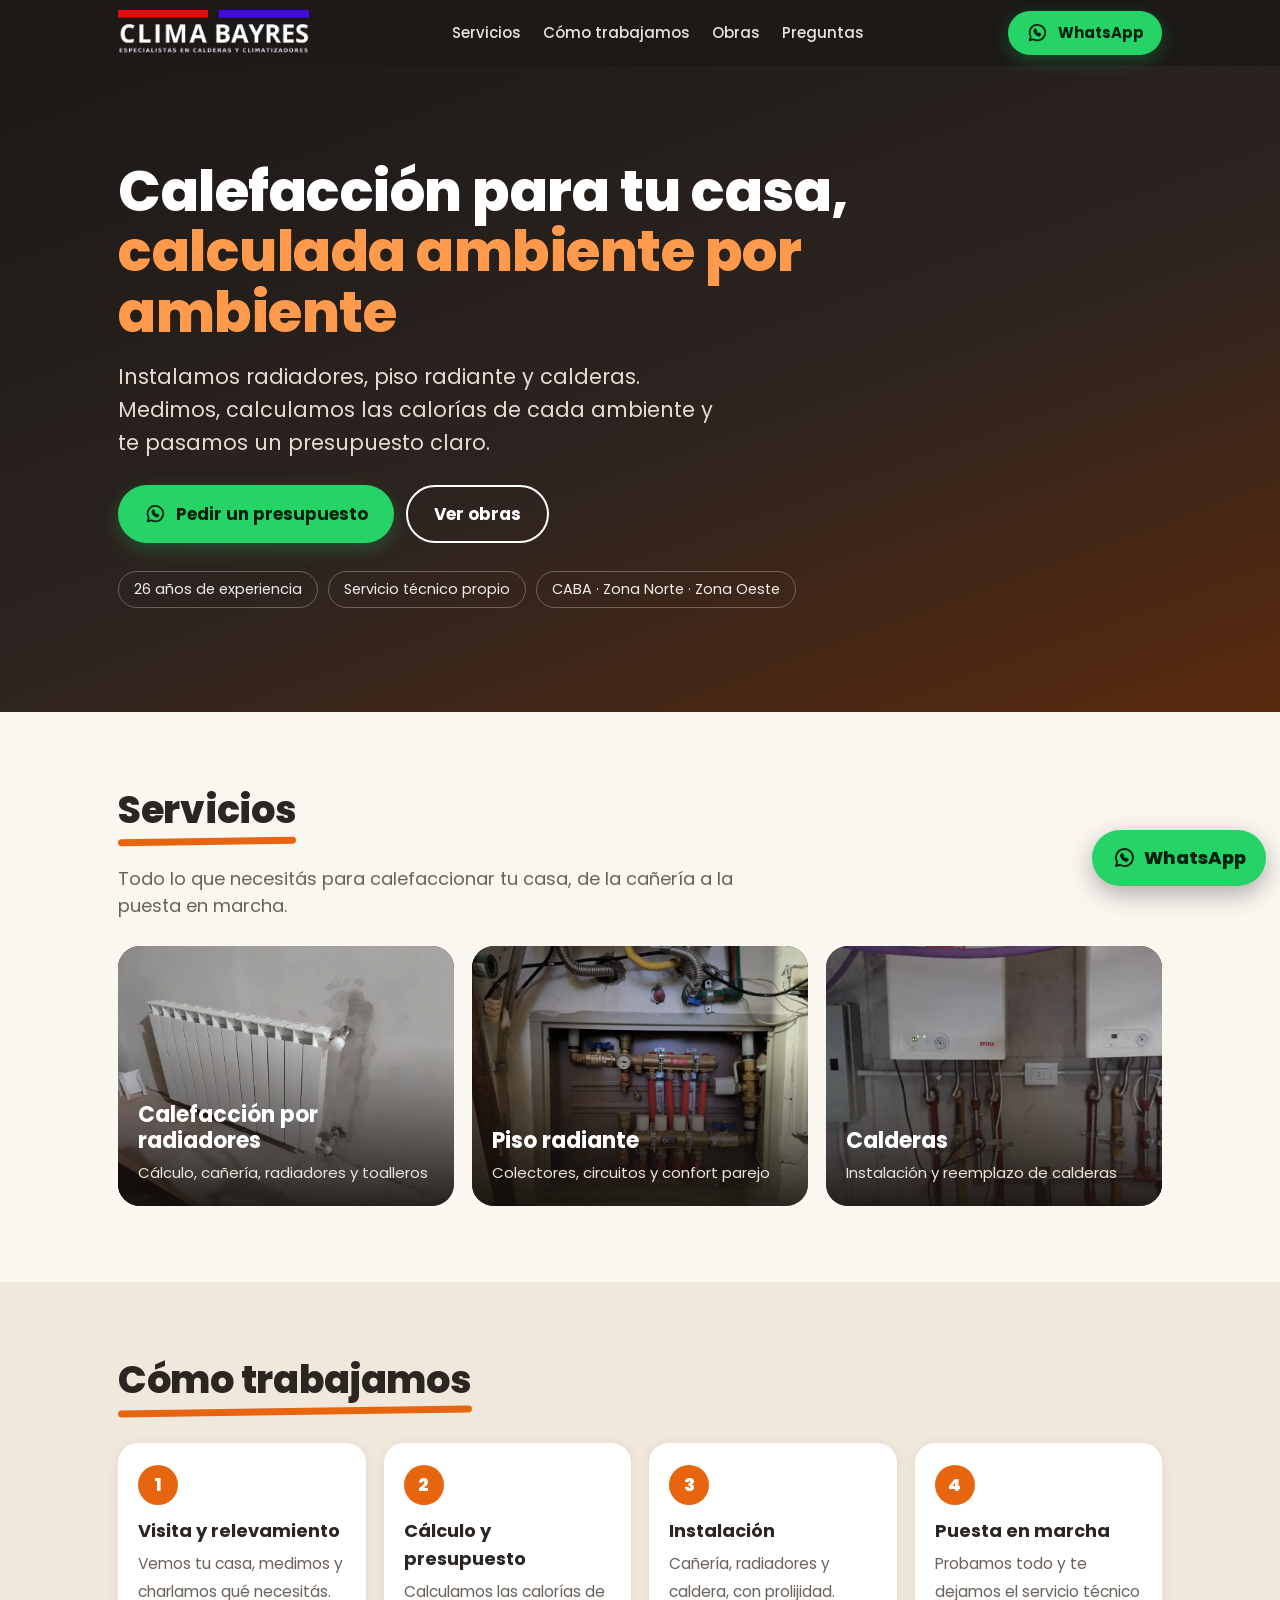
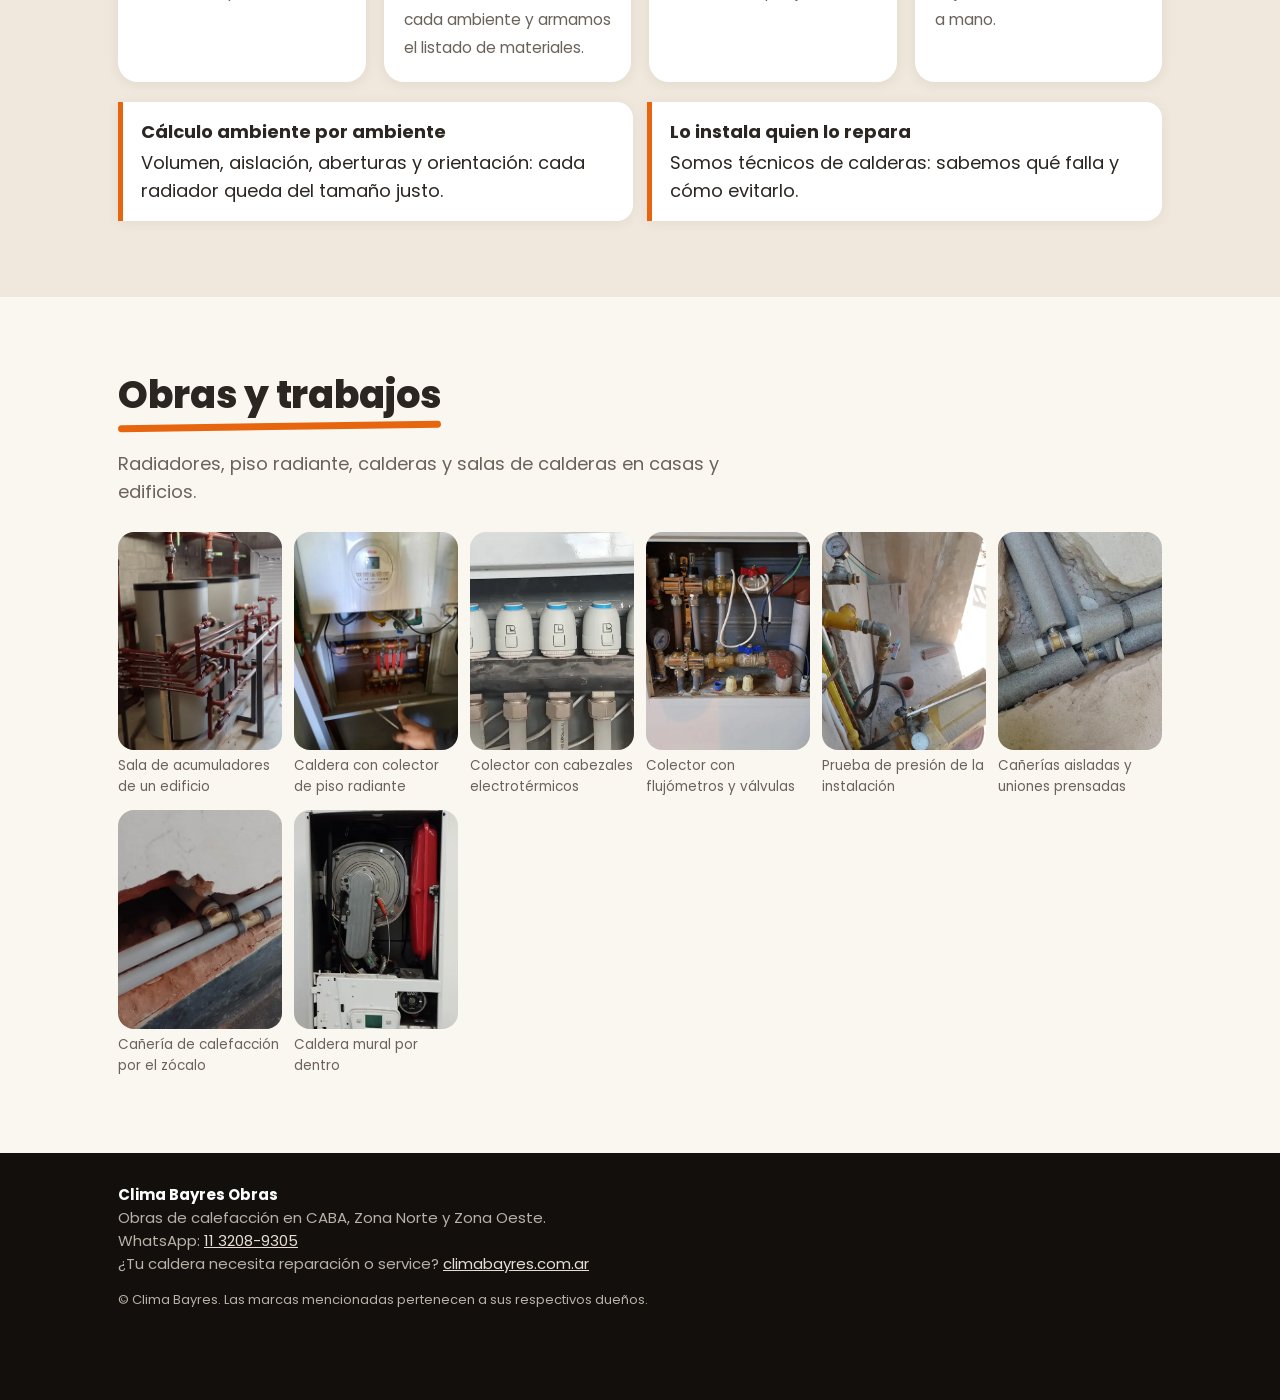
==== index.html @ 632e5ddf "Add files via upload" ====
<!doctype html>
<html lang="es-AR">
<head>
<meta charset="utf-8">
<meta name="viewport" content="width=device-width,initial-scale=1">
<title>Calefacción por radiadores, piso radiante y calderas en CABA y GBA | Clima Bayres Obras</title>
<meta name="description" content="Obras de calefacción en CABA, Zona Norte y Zona Oeste: radiadores, piso radiante y calderas. Cálculo ambiente por ambiente y 26 años de experiencia.">
<link rel="canonical" href="https://climabayresobras.com.ar/">
<meta name="robots" content="index,follow,max-image-preview:large">
<meta name="theme-color" content="#1c1917">
<meta property="og:type" content="website"><meta property="og:locale" content="es_AR"><meta property="og:site_name" content="Clima Bayres Obras">
<meta property="og:title" content="Calefacción por radiadores, piso radiante y calderas en CABA y GBA | Clima Bayres Obras"><meta property="og:description" content="Obras de calefacción en CABA, Zona Norte y Zona Oeste: radiadores, piso radiante y calderas. Cálculo ambiente por ambiente y 26 años de experiencia."><meta property="og:url" content="https://climabayresobras.com.ar/">
<link rel="icon" href="/favicon.svg" type="image/svg+xml">
<link rel="preconnect" href="https://fonts.googleapis.com"><link rel="preconnect" href="https://fonts.gstatic.com" crossorigin>
<link rel="stylesheet" href="https://fonts.googleapis.com/css2?family=Poppins:wght@400;500;600;700;800&display=swap">
<link rel="stylesheet" href="/style.css">
<script type="application/ld+json">{"@context": "https://schema.org", "@type": "FAQPage", "mainEntity": [{"@type": "Question", "name": "¿Cómo hacen el presupuesto de una obra?", "acceptedAnswer": {"@type": "Answer", "text": "Coordinamos una visita, relevamos cada ambiente y calculamos las calorías que necesita. Con eso definimos radiadores, cañería y caldera, y te pasamos el presupuesto con los materiales."}}, {"@type": "Question", "name": "¿Qué sistemas instalan?", "acceptedAnswer": {"@type": "Answer", "text": "Calefacción por radiadores, piso radiante y calderas. Trabajamos con cañería de sistemas cerrados y marcas conocidas."}}, {"@type": "Question", "name": "¿En qué zonas hacen obras?", "acceptedAnswer": {"@type": "Answer", "text": "En CABA, Zona Norte y Zona Oeste del Gran Buenos Aires."}}, {"@type": "Question", "name": "¿Atienden la caldera después de la obra?", "acceptedAnswer": {"@type": "Answer", "text": "Sí. Somos servicio técnico de calderas, así que el mantenimiento y las reparaciones los hacemos nosotros."}}]}</script>
<script type="application/ld+json">{"@context":"https://schema.org","@type":"HomeAndConstructionBusiness","name":"Clima Bayres Obras","url":"https://climabayresobras.com.ar/","telephone":"+5491132089305","areaServed":["Ciudad Autónoma de Buenos Aires","Zona Norte","Zona Oeste"],"description":"Obras de calefacción en CABA, Zona Norte y Zona Oeste: radiadores, piso radiante y calderas. Cálculo ambiente por ambiente y 26 años de experiencia."}</script>
<script async src="https://www.googletagmanager.com/gtag/js?id=AW-18534085732"></script>
<script>window.dataLayer=window.dataLayer||[];function gtag(){dataLayer.push(arguments);}gtag('js',new Date());gtag('config','AW-18534085732');</script>
</head>
<body>
<header><div class="wrap"><a href="/"><img src="/logo.png" alt="Clima Bayres" width="190" height="46"></a>
<nav aria-label="Principal"><a href="#servicios">Servicios</a><a href="#como">Cómo trabajamos</a><a href="#obras">Obras</a><a href="#faq">Preguntas</a></nav>
<a class="btn wa" href="https://wa.me/5491132089305?text=Hola%2C%20quiero%20presupuestar%20una%20obra%20de%20calefacci%C3%B3n." rel="noopener"><svg viewBox="0 0 24 24" fill="none" stroke="currentColor" stroke-width="1.9" stroke-linecap="round" stroke-linejoin="round" aria-hidden="true"><path d="M4 20l1.2-4A8.5 8.5 0 1 1 8 18.8z"/><path d="M9 9.5c.5 2.5 2.7 4.7 5.5 5.5l1.3-1.5-2-1.2-.8.8c-1-.4-2-1.4-2.4-2.4l.8-.8-1.2-2z"/></svg> WhatsApp</a></div></header>
<main>
<section class="hero"><div class="wrap">
<h1>Calefacción para tu casa, <em>calculada ambiente por ambiente</em></h1>
<p>Instalamos radiadores, piso radiante y calderas. Medimos, calculamos las calorías de cada ambiente y te pasamos un presupuesto claro.</p>
<div class="btns"><a class="btn wa" href="https://wa.me/5491132089305?text=Hola%2C%20quiero%20presupuestar%20una%20obra%20de%20calefacci%C3%B3n." rel="noopener"><svg viewBox="0 0 24 24" fill="none" stroke="currentColor" stroke-width="1.9" stroke-linecap="round" stroke-linejoin="round" aria-hidden="true"><path d="M4 20l1.2-4A8.5 8.5 0 1 1 8 18.8z"/><path d="M9 9.5c.5 2.5 2.7 4.7 5.5 5.5l1.3-1.5-2-1.2-.8.8c-1-.4-2-1.4-2.4-2.4l.8-.8-1.2-2z"/></svg> Pedir un presupuesto</a><a class="btn ghost" href="#obras">Ver obras</a></div>
<div class="chips"><span>26 años de experiencia</span><span>Servicio técnico propio</span><span>CABA · Zona Norte · Zona Oeste</span></div>
</div></section>
<section id="servicios"><div class="wrap">
<h2>Servicios</h2>
<p class="sub">Todo lo que necesitás para calefaccionar tu casa, de la cañería a la puesta en marcha.</p>
<div class="cards">
<div class="card"><img src="/obra-radiador-instalado.webp" alt="Radiador instalado con sus válvulas" width="900" height="675" loading="lazy" decoding="async"><div><b>Calefacción por radiadores</b><span>Cálculo, cañería, radiadores y toalleros</span></div></div>
<div class="card"><img src="/obra-colector-piso-radiante.webp" alt="Colector de piso radiante con cañería roja" width="900" height="675" loading="lazy" decoding="async"><div><b>Piso radiante</b><span>Colectores, circuitos y confort parejo</span></div></div>
<div class="card"><img src="/obra-calderas-peisa-murales.webp" alt="Dos calderas murales instaladas" width="900" height="900" loading="lazy" decoding="async"><div><b>Calderas</b><span>Instalación y reemplazo de calderas</span></div></div>
</div></div></section>
<section class="alt" id="como"><div class="wrap">
<h2>Cómo trabajamos</h2>
<ol class="pasos" style="margin-top:22px">
<li><b>Visita y relevamiento</b><span>Vemos tu casa, medimos y charlamos qué necesitás.</span></li>
<li><b>Cálculo y presupuesto</b><span>Calculamos las calorías de cada ambiente y armamos el listado de materiales.</span></li>
<li><b>Instalación</b><span>Cañería, radiadores y caldera, con prolijidad.</span></li>
<li><b>Puesta en marcha</b><span>Probamos todo y te dejamos el servicio técnico a mano.</span></li>
</ol>
<div class="dif"><div><b>Cálculo ambiente por ambiente</b>Volumen, aislación, aberturas y orientación: cada radiador queda del tamaño justo.</div><div><b>Lo instala quien lo repara</b>Somos técnicos de calderas: sabemos qué falla y cómo evitarlo.</div></div>
</div></section>
<section id="obras"><div class="wrap">
<h2>Obras y trabajos</h2>
<p class="sub">Radiadores, piso radiante, calderas y salas de calderas en casas y edificios.</p>
<div class="gal"><figure><img src="/obra-acumuladores-sala-calderas.webp" alt="Acumuladores de agua caliente con cañería termofusionada" width="900" height="900" loading="lazy" decoding="async"><figcaption>Sala de acumuladores de un edificio</figcaption></figure><figure><img src="/obra-caldera-peisa-colector.webp" alt="Caldera Peisa Diva Condensación con colector de piso radiante" width="675" height="900" loading="lazy" decoding="async"><figcaption>Caldera con colector de piso radiante</figcaption></figure><figure><img src="/obra-colector-cabezales.webp" alt="Colector con cabezales electrotérmicos para piso radiante" width="900" height="425" loading="lazy" decoding="async"><figcaption>Colector con cabezales electrotérmicos</figcaption></figure><figure><img src="/obra-colector-valvulas.webp" alt="Colector con válvulas, flujómetros y llaves de paso" width="506" height="900" loading="lazy" decoding="async"><figcaption>Colector con flujómetros y válvulas</figcaption></figure><figure><img src="/obra-prueba-de-presion.webp" alt="Manómetro durante la prueba de presión de una instalación" width="506" height="900" loading="lazy" decoding="async"><figcaption>Prueba de presión de la instalación</figcaption></figure><figure><img src="/obra-canerias-aisladas.webp" alt="Cañerías aisladas con uniones prensadas" width="506" height="900" loading="lazy" decoding="async"><figcaption>Cañerías aisladas y uniones prensadas</figcaption></figure><figure><img src="/obra-canerias-zocalo.webp" alt="Cañería de calefacción por el zócalo con uniones" width="900" height="506" loading="lazy" decoding="async"><figcaption>Cañería de calefacción por el zócalo</figcaption></figure><figure><img src="/obra-caldera-mural-interior.webp" alt="Interior de una caldera mural con tanque de expansión" width="506" height="900" loading="lazy" decoding="async"><figcaption>Caldera mural por dentro</figcaption></figure></div></div></section>
</main>
<footer><div class="wrap"><b style="color:#fff">Clima Bayres Obras</b><br>Obras de calefacción en CABA, Zona Norte y Zona Oeste.<br>WhatsApp: <a href="https://wa.me/5491132089305?text=Hola%2C%20quiero%20presupuestar%20una%20obra%20de%20calefacci%C3%B3n.">11 3208-9305</a><br>¿Tu caldera necesita reparación o service? <a href="https://climabayres.com.ar">climabayres.com.ar</a><p style="margin-top:14px;font-size:13px">© Clima Bayres. Las marcas mencionadas pertenecen a sus respectivos dueños.</p></div></footer>
<a class="flota" href="https://wa.me/5491132089305?text=Hola%2C%20quiero%20presupuestar%20una%20obra%20de%20calefacci%C3%B3n." rel="noopener" aria-label="Escribir por WhatsApp"><svg viewBox="0 0 24 24" fill="none" stroke="currentColor" stroke-width="1.9" stroke-linecap="round" stroke-linejoin="round" aria-hidden="true"><path d="M4 20l1.2-4A8.5 8.5 0 1 1 8 18.8z"/><path d="M9 9.5c.5 2.5 2.7 4.7 5.5 5.5l1.3-1.5-2-1.2-.8.8c-1-.4-2-1.4-2.4-2.4l.8-.8-1.2-2z"/></svg> WhatsApp</a>
<script>document.addEventListener('click',function(ev){var a=ev.target.closest&&ev.target.closest('a[href*="wa.me"]');if(a&&window.gtag){gtag('event','conversion',{'send_to':'AW-18534085732/YnHOCNqB1agdEOTo3oVF','value':1.0,'currency':'ARS','transport_type':'beacon'});}});</script>
</body></html>
---- style.css ----
:root{--carb:#1c1917;--crema:#faf6f0;--arena:#f0e8dc;--nar:#e8650f;--nar2:#c9520a;--tx:#2b2622;--gr:#6b625a;--wa:#25D366}
*{box-sizing:border-box;margin:0}
body{font-family:"Poppins",system-ui,-apple-system,"Segoe UI",Roboto,Arial,sans-serif;color:var(--tx);background:var(--crema);line-height:1.55;font-size:17px}
img{max-width:100%;height:auto;display:block}
a{color:inherit}
.wrap{max-width:1080px;margin:0 auto;padding:0 18px}
header{background:var(--carb);position:sticky;top:0;z-index:30}
header .wrap{display:flex;align-items:center;justify-content:space-between;gap:12px;padding-top:10px;padding-bottom:10px}
header img{height:46px;width:auto}
nav{display:none;gap:22px;font-size:15px;font-weight:500}
nav a{color:#e9e4dd;text-decoration:none}
nav a:hover{color:#fff}
.btn{display:inline-flex;align-items:center;gap:10px;background:var(--nar);color:#fff;font-weight:700;font-size:17px;padding:14px 26px;border-radius:50px;text-decoration:none;box-shadow:0 6px 18px rgba(232,101,15,.28);border:0}
.btn:hover{background:var(--nar2)}
.btn svg{width:22px;height:22px;flex:none}
.btn.wa{background:var(--wa);color:#06210f;box-shadow:0 6px 18px rgba(37,211,102,.25)}
.btn.wa:hover{filter:brightness(1.05);background:var(--wa)}
.btn.ghost{background:transparent;color:var(--carb);border:2px solid var(--carb);box-shadow:none}
.btn.ghost:hover{background:var(--carb);color:#fff}
header .btn{padding:10px 18px;font-size:15px}
.hero{background:linear-gradient(160deg,#1c1917 0%,#2d2420 55%,#5a2a0e 100%);color:#fff;padding:54px 0 60px}
.hero h1{font-size:clamp(32px,8vw,56px);line-height:1.08;font-weight:800;letter-spacing:-.5px;max-width:760px}
.hero h1 em{font-style:normal;color:#ff9a4d}
.hero p{font-size:clamp(17px,4.4vw,21px);color:#e5ddd3;max-width:620px;margin:18px 0 26px}
.btns{display:flex;flex-wrap:wrap;gap:12px}
.hero .btn.ghost{color:#fff;border-color:#fff}
.hero .btn.ghost:hover{background:#fff;color:var(--carb)}
.chips{display:flex;flex-wrap:wrap;gap:10px;margin-top:28px;font-size:14.5px}
.chips span{border:1px solid rgba(255,255,255,.28);border-radius:30px;padding:6px 15px;color:#eee}
section{padding:54px 0}
section.alt{background:var(--arena)}
h2{font-size:clamp(26px,6vw,38px);line-height:1.15;font-weight:800;letter-spacing:-.3px;display:inline-block;margin-bottom:6px}
h2:after{content:"";display:block;height:7px;width:100%;background:var(--nar);border-radius:6px;margin-top:6px;transform:rotate(-.8deg)}
.sub{color:var(--gr);margin:14px 0 26px;max-width:640px}
.cards{display:grid;grid-template-columns:repeat(auto-fit,minmax(250px,1fr));gap:18px}
.card{position:relative;border-radius:22px;overflow:hidden;min-height:260px;display:flex;align-items:flex-end;color:#fff;background:#2d2420}
.card img{position:absolute;inset:0;width:100%;height:100%;object-fit:cover}
.card:after{content:"";position:absolute;inset:0;background:linear-gradient(to top,rgba(20,15,12,.88),rgba(20,15,12,.05) 62%)}
.card div{position:relative;z-index:1;padding:20px}
.card b{display:block;font-size:22px;line-height:1.2;margin-bottom:4px}
.card span{font-size:15px;color:#ece4da}
.card.sin{background:linear-gradient(145deg,#3a2c25,#6b2f0c)}
.card.sin svg{position:absolute;right:18px;top:18px;width:78px;height:78px;opacity:.5;z-index:1}
.pasos{display:grid;grid-template-columns:repeat(auto-fit,minmax(220px,1fr));gap:18px;list-style:none;padding:0;counter-reset:p}
.pasos li{background:#fff;border-radius:20px;padding:22px 20px;box-shadow:0 2px 14px rgba(40,25,10,.07);counter-increment:p}
.pasos li:before{content:counter(p);display:grid;place-items:center;width:40px;height:40px;border-radius:50%;background:var(--nar);color:#fff;font-weight:800;margin-bottom:12px}
.pasos b{display:block;font-size:18px;margin-bottom:4px}
.pasos span{color:var(--gr);font-size:15.5px}
.gal{display:grid;grid-template-columns:repeat(auto-fill,minmax(160px,1fr));gap:12px}
.gal figure{margin:0}
.gal img{aspect-ratio:3/4;object-fit:cover;border-radius:16px;width:100%}
.gal figcaption{font-size:13.5px;color:var(--gr);margin-top:6px}
.dif{display:grid;gap:14px;grid-template-columns:repeat(auto-fit,minmax(260px,1fr));margin-top:20px}
.dif div{border-left:5px solid var(--nar);background:#fff;border-radius:0 16px 16px 0;padding:16px 18px;box-shadow:0 2px 14px rgba(40,25,10,.06)}
.dif b{display:block;margin-bottom:3px}
details{background:#fff;border-radius:14px;padding:14px 18px;margin:10px 0;box-shadow:0 2px 12px rgba(40,25,10,.06)}
summary{font-weight:700;cursor:pointer}
details p{margin-top:8px;color:var(--gr)}
.zonas{display:flex;flex-wrap:wrap;gap:10px;margin-top:6px}
.zonas span{background:#fff;border-radius:30px;padding:8px 18px;font-weight:600;box-shadow:0 2px 10px rgba(40,25,10,.07)}
.cta{background:var(--carb);color:#fff;text-align:center}
.cta h2{color:#fff}
.cta p{color:#d8d0c6;max-width:560px;margin:14px auto 24px}
.cta .btns{justify-content:center}
footer{background:#120f0d;color:#b9b0a6;padding:30px 0 90px;font-size:15px}
footer a{color:#e7ded3}
.flota{position:fixed;right:14px;bottom:14px;z-index:40;background:var(--wa);color:#06210f;font-weight:800;border-radius:50px;padding:14px 20px;text-decoration:none;box-shadow:0 8px 24px rgba(0,0,0,.3);display:flex;gap:8px;align-items:center}
.flota svg{width:24px;height:24px}
@media(min-width:760px){nav{display:flex}body{font-size:18px}.hero{padding:96px 0 104px}section{padding:76px 0}}
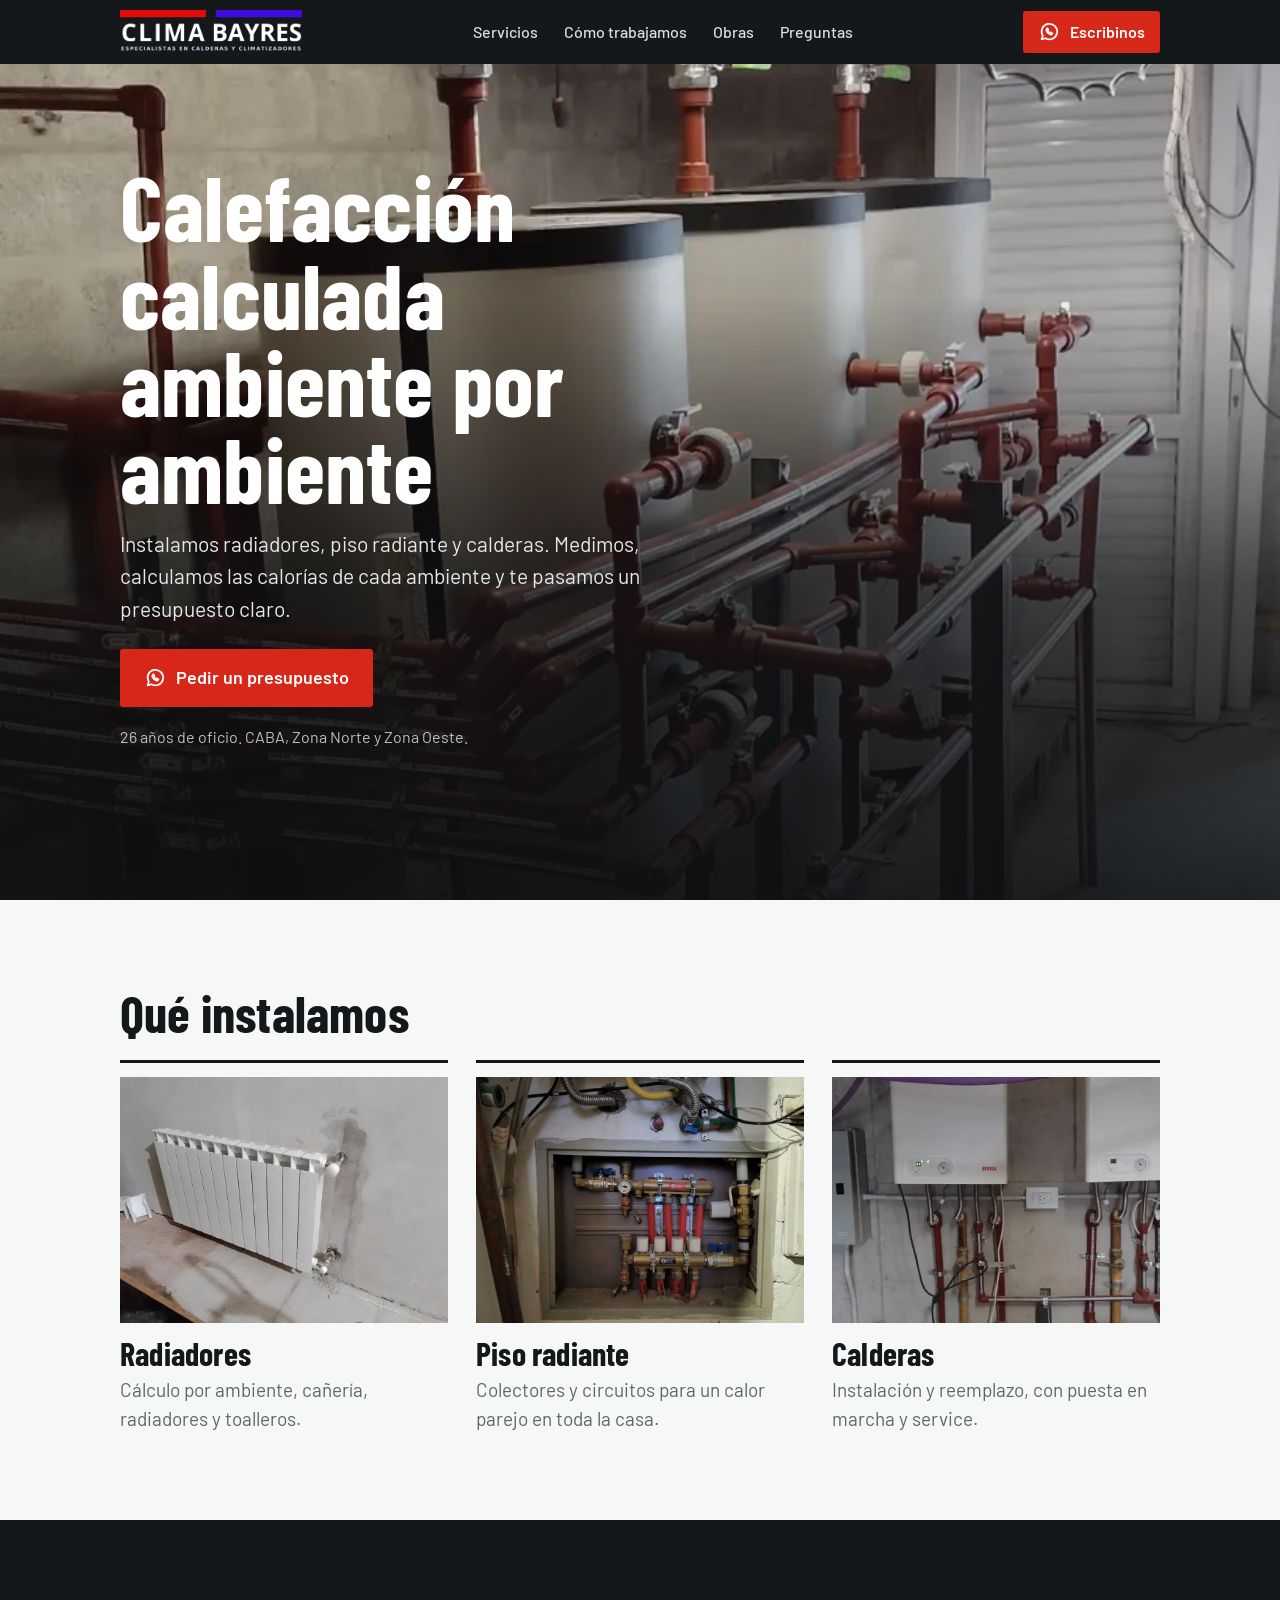
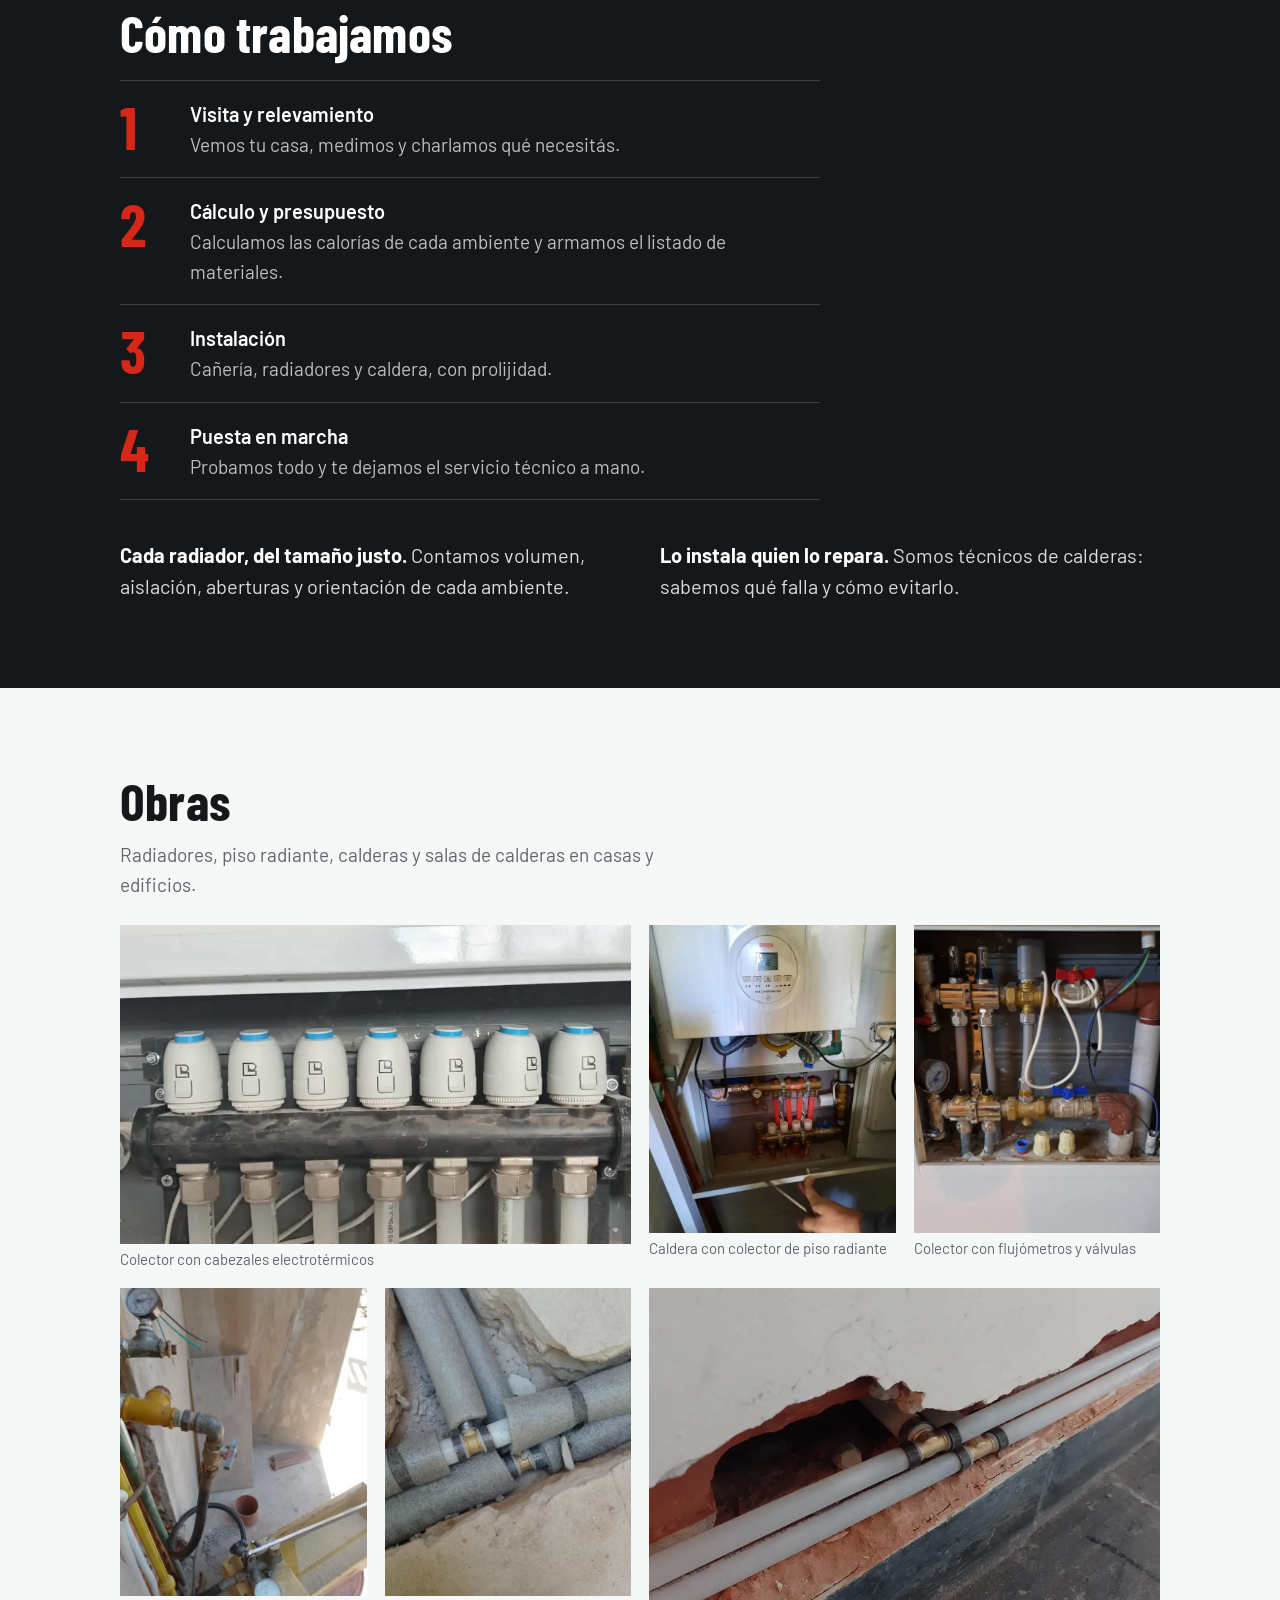
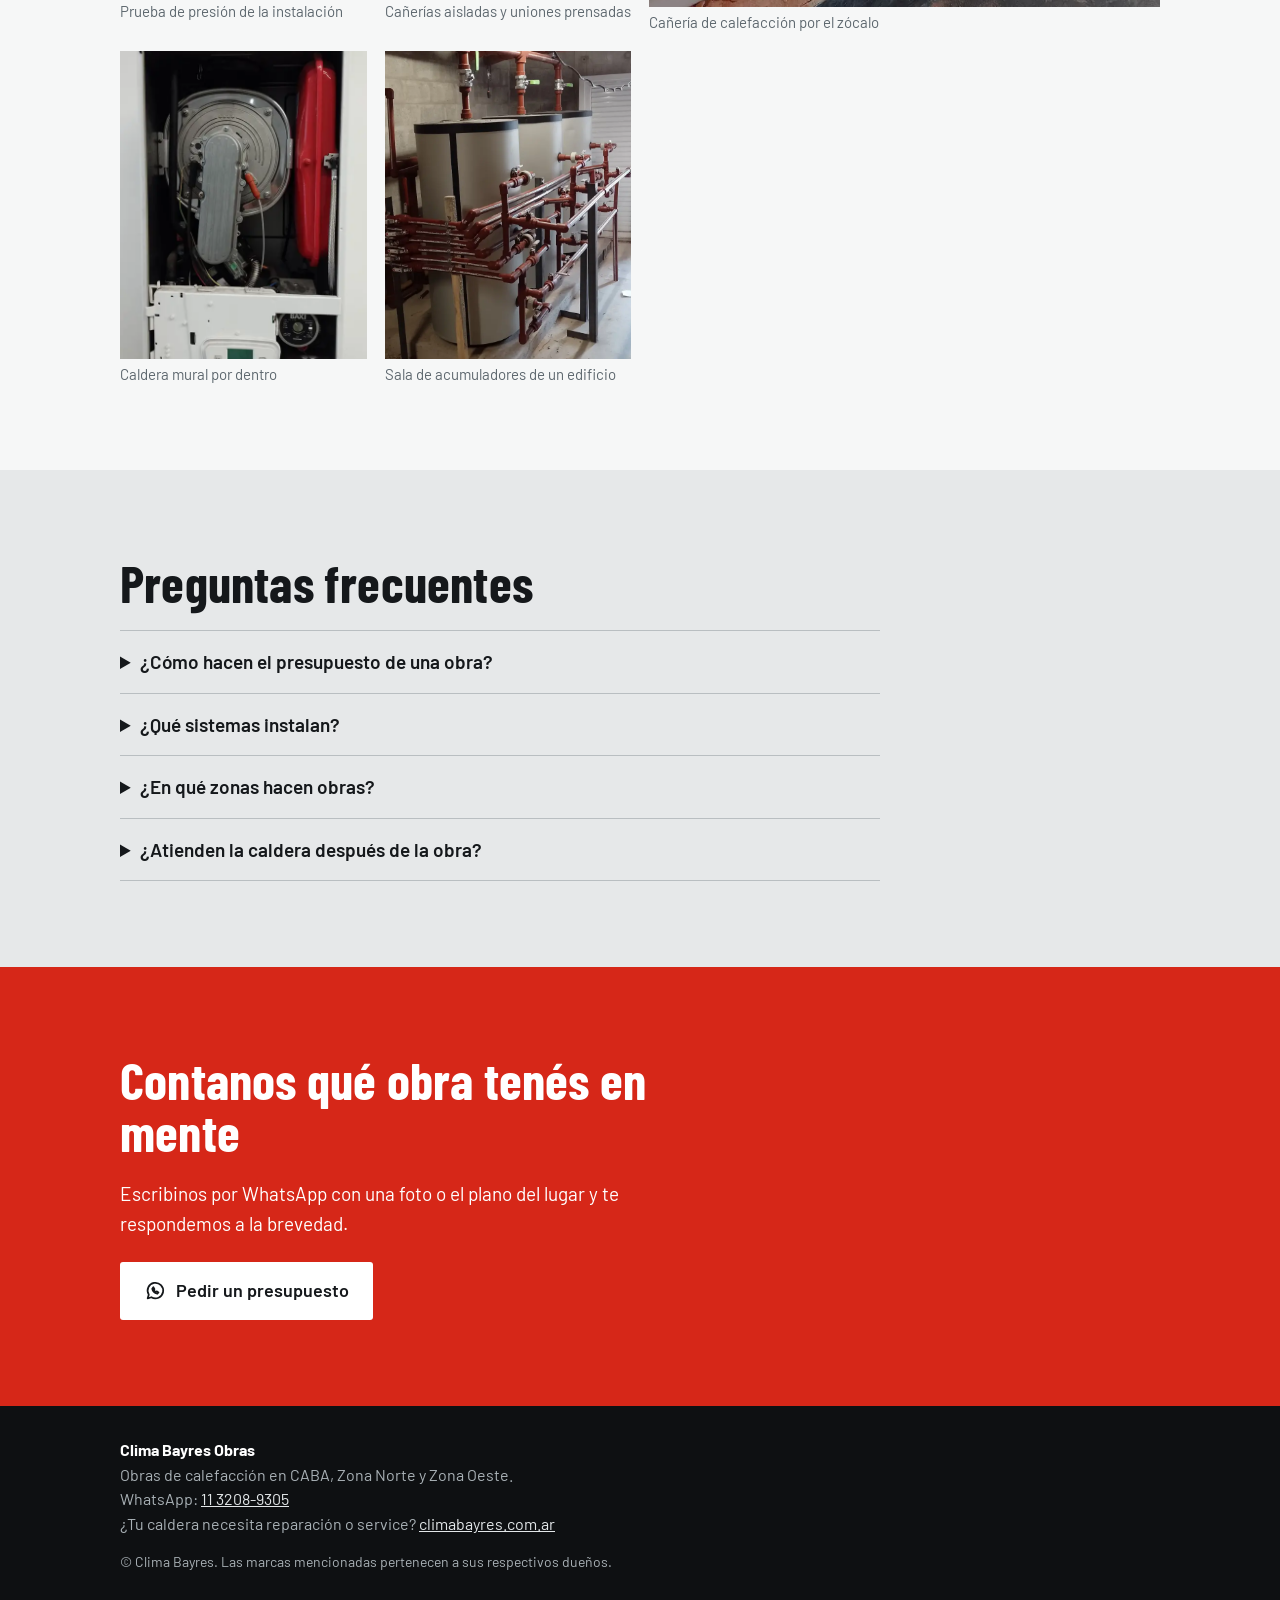
==== commit 3e9a0562: "Add files via upload" ====
--- a/index.html
+++ b/index.html
@@ -5,55 +5,66 @@
 <meta name="viewport" content="width=device-width,initial-scale=1">
 <title>Calefacción por radiadores, piso radiante y calderas en CABA y GBA | Clima Bayres Obras</title>
 <meta name="description" content="Obras de calefacción en CABA, Zona Norte y Zona Oeste: radiadores, piso radiante y calderas. Cálculo ambiente por ambiente y 26 años de experiencia.">
-<link rel="canonical" href="https://climabayresobras.com.ar/">
+<link rel="canonical" href="https://climabayrescalefaccion.com.ar/">
 <meta name="robots" content="index,follow,max-image-preview:large">
-<meta name="theme-color" content="#1c1917">
+<meta name="theme-color" content="#15181b">
 <meta property="og:type" content="website"><meta property="og:locale" content="es_AR"><meta property="og:site_name" content="Clima Bayres Obras">
-<meta property="og:title" content="Calefacción por radiadores, piso radiante y calderas en CABA y GBA | Clima Bayres Obras"><meta property="og:description" content="Obras de calefacción en CABA, Zona Norte y Zona Oeste: radiadores, piso radiante y calderas. Cálculo ambiente por ambiente y 26 años de experiencia."><meta property="og:url" content="https://climabayresobras.com.ar/">
+<meta property="og:title" content="Calefacción por radiadores, piso radiante y calderas en CABA y GBA | Clima Bayres Obras"><meta property="og:description" content="Obras de calefacción en CABA, Zona Norte y Zona Oeste: radiadores, piso radiante y calderas. Cálculo ambiente por ambiente y 26 años de experiencia."><meta property="og:url" content="https://climabayrescalefaccion.com.ar/">
 <link rel="icon" href="/favicon.svg" type="image/svg+xml">
 <link rel="preconnect" href="https://fonts.googleapis.com"><link rel="preconnect" href="https://fonts.gstatic.com" crossorigin>
-<link rel="stylesheet" href="https://fonts.googleapis.com/css2?family=Poppins:wght@400;500;600;700;800&display=swap">
+<link rel="stylesheet" href="https://fonts.googleapis.com/css2?family=Barlow+Condensed:wght@600;700&family=Barlow:wght@400;500;600&display=swap">
 <link rel="stylesheet" href="/style.css">
 <script type="application/ld+json">{"@context": "https://schema.org", "@type": "FAQPage", "mainEntity": [{"@type": "Question", "name": "¿Cómo hacen el presupuesto de una obra?", "acceptedAnswer": {"@type": "Answer", "text": "Coordinamos una visita, relevamos cada ambiente y calculamos las calorías que necesita. Con eso definimos radiadores, cañería y caldera, y te pasamos el presupuesto con los materiales."}}, {"@type": "Question", "name": "¿Qué sistemas instalan?", "acceptedAnswer": {"@type": "Answer", "text": "Calefacción por radiadores, piso radiante y calderas. Trabajamos con cañería de sistemas cerrados y marcas conocidas."}}, {"@type": "Question", "name": "¿En qué zonas hacen obras?", "acceptedAnswer": {"@type": "Answer", "text": "En CABA, Zona Norte y Zona Oeste del Gran Buenos Aires."}}, {"@type": "Question", "name": "¿Atienden la caldera después de la obra?", "acceptedAnswer": {"@type": "Answer", "text": "Sí. Somos servicio técnico de calderas, así que el mantenimiento y las reparaciones los hacemos nosotros."}}]}</script>
-<script type="application/ld+json">{"@context":"https://schema.org","@type":"HomeAndConstructionBusiness","name":"Clima Bayres Obras","url":"https://climabayresobras.com.ar/","telephone":"+5491132089305","areaServed":["Ciudad Autónoma de Buenos Aires","Zona Norte","Zona Oeste"],"description":"Obras de calefacción en CABA, Zona Norte y Zona Oeste: radiadores, piso radiante y calderas. Cálculo ambiente por ambiente y 26 años de experiencia."}</script>
+<script type="application/ld+json">{"@context":"https://schema.org","@type":"HomeAndConstructionBusiness","name":"Clima Bayres Obras","url":"https://climabayrescalefaccion.com.ar/","telephone":"+5491132089305","areaServed":["Ciudad Autónoma de Buenos Aires","Zona Norte","Zona Oeste"],"description":"Obras de calefacción en CABA, Zona Norte y Zona Oeste: radiadores, piso radiante y calderas. Cálculo ambiente por ambiente y 26 años de experiencia."}</script>
 <script async src="https://www.googletagmanager.com/gtag/js?id=AW-18534085732"></script>
 <script>window.dataLayer=window.dataLayer||[];function gtag(){dataLayer.push(arguments);}gtag('js',new Date());gtag('config','AW-18534085732');</script>
 </head>
 <body>
-<header><div class="wrap"><a href="/"><img src="/logo.png" alt="Clima Bayres" width="190" height="46"></a>
+<header><div class="wrap"><a href="/" class="logo"><img src="/logo.png" alt="Clima Bayres" width="190" height="46"></a>
 <nav aria-label="Principal"><a href="#servicios">Servicios</a><a href="#como">Cómo trabajamos</a><a href="#obras">Obras</a><a href="#faq">Preguntas</a></nav>
-<a class="btn wa" href="https://wa.me/5491132089305?text=Hola%2C%20quiero%20presupuestar%20una%20obra%20de%20calefacci%C3%B3n." rel="noopener"><svg viewBox="0 0 24 24" fill="none" stroke="currentColor" stroke-width="1.9" stroke-linecap="round" stroke-linejoin="round" aria-hidden="true"><path d="M4 20l1.2-4A8.5 8.5 0 1 1 8 18.8z"/><path d="M9 9.5c.5 2.5 2.7 4.7 5.5 5.5l1.3-1.5-2-1.2-.8.8c-1-.4-2-1.4-2.4-2.4l.8-.8-1.2-2z"/></svg> WhatsApp</a></div></header>
+<a class="btn sm" href="https://wa.me/5491132089305?text=Hola%2C%20quiero%20presupuestar%20una%20obra%20de%20calefacci%C3%B3n." rel="noopener"><svg viewBox="0 0 24 24" fill="none" stroke="currentColor" stroke-width="1.9" stroke-linecap="round" stroke-linejoin="round" aria-hidden="true"><path d="M4 20l1.2-4A8.5 8.5 0 1 1 8 18.8z"/><path d="M9 9.5c.5 2.5 2.7 4.7 5.5 5.5l1.3-1.5-2-1.2-.8.8c-1-.4-2-1.4-2.4-2.4l.8-.8-1.2-2z"/></svg><span>Escribinos</span></a></div></header>
 <main>
-<section class="hero"><div class="wrap">
-<h1>Calefacción para tu casa, <em>calculada ambiente por ambiente</em></h1>
+<section class="hero">
+<img src="/obra-acumuladores-sala-calderas.webp" alt="Sala de acumuladores de agua caliente con cañería roja termofusionada" width="900" height="900" fetchpriority="high" decoding="async">
+<div class="wrap"><div class="hero-t">
+<h1>Calefacción calculada ambiente por ambiente</h1>
 <p>Instalamos radiadores, piso radiante y calderas. Medimos, calculamos las calorías de cada ambiente y te pasamos un presupuesto claro.</p>
-<div class="btns"><a class="btn wa" href="https://wa.me/5491132089305?text=Hola%2C%20quiero%20presupuestar%20una%20obra%20de%20calefacci%C3%B3n." rel="noopener"><svg viewBox="0 0 24 24" fill="none" stroke="currentColor" stroke-width="1.9" stroke-linecap="round" stroke-linejoin="round" aria-hidden="true"><path d="M4 20l1.2-4A8.5 8.5 0 1 1 8 18.8z"/><path d="M9 9.5c.5 2.5 2.7 4.7 5.5 5.5l1.3-1.5-2-1.2-.8.8c-1-.4-2-1.4-2.4-2.4l.8-.8-1.2-2z"/></svg> Pedir un presupuesto</a><a class="btn ghost" href="#obras">Ver obras</a></div>
-<div class="chips"><span>26 años de experiencia</span><span>Servicio técnico propio</span><span>CABA · Zona Norte · Zona Oeste</span></div>
-</div></section>
+<a class="btn" href="https://wa.me/5491132089305?text=Hola%2C%20quiero%20presupuestar%20una%20obra%20de%20calefacci%C3%B3n." rel="noopener"><svg viewBox="0 0 24 24" fill="none" stroke="currentColor" stroke-width="1.9" stroke-linecap="round" stroke-linejoin="round" aria-hidden="true"><path d="M4 20l1.2-4A8.5 8.5 0 1 1 8 18.8z"/><path d="M9 9.5c.5 2.5 2.7 4.7 5.5 5.5l1.3-1.5-2-1.2-.8.8c-1-.4-2-1.4-2.4-2.4l.8-.8-1.2-2z"/></svg><span>Pedir un presupuesto</span></a>
+<p class="meta">26 años de oficio. CABA, Zona Norte y Zona Oeste.</p>
+</div></div></section>
 <section id="servicios"><div class="wrap">
-<h2>Servicios</h2>
-<p class="sub">Todo lo que necesitás para calefaccionar tu casa, de la cañería a la puesta en marcha.</p>
-<div class="cards">
-<div class="card"><img src="/obra-radiador-instalado.webp" alt="Radiador instalado con sus válvulas" width="900" height="675" loading="lazy" decoding="async"><div><b>Calefacción por radiadores</b><span>Cálculo, cañería, radiadores y toalleros</span></div></div>
-<div class="card"><img src="/obra-colector-piso-radiante.webp" alt="Colector de piso radiante con cañería roja" width="900" height="675" loading="lazy" decoding="async"><div><b>Piso radiante</b><span>Colectores, circuitos y confort parejo</span></div></div>
-<div class="card"><img src="/obra-calderas-peisa-murales.webp" alt="Dos calderas murales instaladas" width="900" height="900" loading="lazy" decoding="async"><div><b>Calderas</b><span>Instalación y reemplazo de calderas</span></div></div>
+<h2>Qué instalamos</h2>
+<div class="serv">
+<article><img src="/obra-radiador-instalado.webp" alt="Radiador instalado con sus válvulas" width="900" height="675" loading="lazy" decoding="async"><h3>Radiadores</h3><p>Cálculo por ambiente, cañería, radiadores y toalleros.</p></article>
+<article><img src="/obra-colector-piso-radiante.webp" alt="Colector de piso radiante con cañería roja" width="900" height="675" loading="lazy" decoding="async"><h3>Piso radiante</h3><p>Colectores y circuitos para un calor parejo en toda la casa.</p></article>
+<article><img src="/obra-calderas-peisa-murales.webp" alt="Dos calderas murales instaladas" width="900" height="900" loading="lazy" decoding="async"><h3>Calderas</h3><p>Instalación y reemplazo, con puesta en marcha y service.</p></article>
 </div></div></section>
-<section class="alt" id="como"><div class="wrap">
+<section class="oscura" id="como"><div class="wrap">
 <h2>Cómo trabajamos</h2>
-<ol class="pasos" style="margin-top:22px">
+<ol class="pasos">
 <li><b>Visita y relevamiento</b><span>Vemos tu casa, medimos y charlamos qué necesitás.</span></li>
 <li><b>Cálculo y presupuesto</b><span>Calculamos las calorías de cada ambiente y armamos el listado de materiales.</span></li>
 <li><b>Instalación</b><span>Cañería, radiadores y caldera, con prolijidad.</span></li>
 <li><b>Puesta en marcha</b><span>Probamos todo y te dejamos el servicio técnico a mano.</span></li>
 </ol>
-<div class="dif"><div><b>Cálculo ambiente por ambiente</b>Volumen, aislación, aberturas y orientación: cada radiador queda del tamaño justo.</div><div><b>Lo instala quien lo repara</b>Somos técnicos de calderas: sabemos qué falla y cómo evitarlo.</div></div>
+<div class="dif"><p><b>Cada radiador, del tamaño justo.</b> Contamos volumen, aislación, aberturas y orientación de cada ambiente.</p><p><b>Lo instala quien lo repara.</b> Somos técnicos de calderas: sabemos qué falla y cómo evitarlo.</p></div>
 </div></section>
 <section id="obras"><div class="wrap">
-<h2>Obras y trabajos</h2>
+<h2>Obras</h2>
 <p class="sub">Radiadores, piso radiante, calderas y salas de calderas en casas y edificios.</p>
-<div class="gal"><figure><img src="/obra-acumuladores-sala-calderas.webp" alt="Acumuladores de agua caliente con cañería termofusionada" width="900" height="900" loading="lazy" decoding="async"><figcaption>Sala de acumuladores de un edificio</figcaption></figure><figure><img src="/obra-caldera-peisa-colector.webp" alt="Caldera Peisa Diva Condensación con colector de piso radiante" width="675" height="900" loading="lazy" decoding="async"><figcaption>Caldera con colector de piso radiante</figcaption></figure><figure><img src="/obra-colector-cabezales.webp" alt="Colector con cabezales electrotérmicos para piso radiante" width="900" height="425" loading="lazy" decoding="async"><figcaption>Colector con cabezales electrotérmicos</figcaption></figure><figure><img src="/obra-colector-valvulas.webp" alt="Colector con válvulas, flujómetros y llaves de paso" width="506" height="900" loading="lazy" decoding="async"><figcaption>Colector con flujómetros y válvulas</figcaption></figure><figure><img src="/obra-prueba-de-presion.webp" alt="Manómetro durante la prueba de presión de una instalación" width="506" height="900" loading="lazy" decoding="async"><figcaption>Prueba de presión de la instalación</figcaption></figure><figure><img src="/obra-canerias-aisladas.webp" alt="Cañerías aisladas con uniones prensadas" width="506" height="900" loading="lazy" decoding="async"><figcaption>Cañerías aisladas y uniones prensadas</figcaption></figure><figure><img src="/obra-canerias-zocalo.webp" alt="Cañería de calefacción por el zócalo con uniones" width="900" height="506" loading="lazy" decoding="async"><figcaption>Cañería de calefacción por el zócalo</figcaption></figure><figure><img src="/obra-caldera-mural-interior.webp" alt="Interior de una caldera mural con tanque de expansión" width="506" height="900" loading="lazy" decoding="async"><figcaption>Caldera mural por dentro</figcaption></figure></div></div></section>
+<div class="gal"><figure class="ancha"><img src="/obra-colector-cabezales.webp" alt="Colector con cabezales electrotérmicos para piso radiante" width="900" height="425" loading="lazy" decoding="async"><figcaption>Colector con cabezales electrotérmicos</figcaption></figure><figure class=""><img src="/obra-caldera-peisa-colector.webp" alt="Caldera Peisa Diva Condensación con colector de piso radiante" width="675" height="900" loading="lazy" decoding="async"><figcaption>Caldera con colector de piso radiante</figcaption></figure><figure class=""><img src="/obra-colector-valvulas.webp" alt="Colector con válvulas, flujómetros y llaves de paso" width="506" height="900" loading="lazy" decoding="async"><figcaption>Colector con flujómetros y válvulas</figcaption></figure><figure class=""><img src="/obra-prueba-de-presion.webp" alt="Manómetro durante la prueba de presión de una instalación" width="506" height="900" loading="lazy" decoding="async"><figcaption>Prueba de presión de la instalación</figcaption></figure><figure class=""><img src="/obra-canerias-aisladas.webp" alt="Cañerías aisladas con uniones prensadas" width="506" height="900" loading="lazy" decoding="async"><figcaption>Cañerías aisladas y uniones prensadas</figcaption></figure><figure class="ancha"><img src="/obra-canerias-zocalo.webp" alt="Cañería de calefacción por el zócalo con uniones" width="900" height="506" loading="lazy" decoding="async"><figcaption>Cañería de calefacción por el zócalo</figcaption></figure><figure class=""><img src="/obra-caldera-mural-interior.webp" alt="Interior de una caldera mural con tanque de expansión" width="506" height="900" loading="lazy" decoding="async"><figcaption>Caldera mural por dentro</figcaption></figure><figure class=""><img src="/obra-acumuladores-sala-calderas.webp" alt="Acumuladores de agua caliente con cañería termofusionada" width="900" height="900" loading="lazy" decoding="async"><figcaption>Sala de acumuladores de un edificio</figcaption></figure></div>
+</div></section>
+<section class="alt" id="faq"><div class="wrap">
+<h2>Preguntas frecuentes</h2>
+<div class="faq"><details><summary>¿Cómo hacen el presupuesto de una obra?</summary><p>Coordinamos una visita, relevamos cada ambiente y calculamos las calorías que necesita. Con eso definimos radiadores, cañería y caldera, y te pasamos el presupuesto con los materiales.</p></details><details><summary>¿Qué sistemas instalan?</summary><p>Calefacción por radiadores, piso radiante y calderas. Trabajamos con cañería de sistemas cerrados y marcas conocidas.</p></details><details><summary>¿En qué zonas hacen obras?</summary><p>En CABA, Zona Norte y Zona Oeste del Gran Buenos Aires.</p></details><details><summary>¿Atienden la caldera después de la obra?</summary><p>Sí. Somos servicio técnico de calderas, así que el mantenimiento y las reparaciones los hacemos nosotros.</p></details></div>
+</div></section>
+<section class="cta"><div class="wrap">
+<h2>Contanos qué obra tenés en mente</h2>
+<p>Escribinos por WhatsApp con una foto o el plano del lugar y te respondemos a la brevedad.</p>
+<a class="btn inv" href="https://wa.me/5491132089305?text=Hola%2C%20quiero%20presupuestar%20una%20obra%20de%20calefacci%C3%B3n." rel="noopener"><svg viewBox="0 0 24 24" fill="none" stroke="currentColor" stroke-width="1.9" stroke-linecap="round" stroke-linejoin="round" aria-hidden="true"><path d="M4 20l1.2-4A8.5 8.5 0 1 1 8 18.8z"/><path d="M9 9.5c.5 2.5 2.7 4.7 5.5 5.5l1.3-1.5-2-1.2-.8.8c-1-.4-2-1.4-2.4-2.4l.8-.8-1.2-2z"/></svg><span>Pedir un presupuesto</span></a>
+</div></section>
 </main>
-<footer><div class="wrap"><b style="color:#fff">Clima Bayres Obras</b><br>Obras de calefacción en CABA, Zona Norte y Zona Oeste.<br>WhatsApp: <a href="https://wa.me/5491132089305?text=Hola%2C%20quiero%20presupuestar%20una%20obra%20de%20calefacci%C3%B3n.">11 3208-9305</a><br>¿Tu caldera necesita reparación o service? <a href="https://climabayres.com.ar">climabayres.com.ar</a><p style="margin-top:14px;font-size:13px">© Clima Bayres. Las marcas mencionadas pertenecen a sus respectivos dueños.</p></div></footer>
-<a class="flota" href="https://wa.me/5491132089305?text=Hola%2C%20quiero%20presupuestar%20una%20obra%20de%20calefacci%C3%B3n." rel="noopener" aria-label="Escribir por WhatsApp"><svg viewBox="0 0 24 24" fill="none" stroke="currentColor" stroke-width="1.9" stroke-linecap="round" stroke-linejoin="round" aria-hidden="true"><path d="M4 20l1.2-4A8.5 8.5 0 1 1 8 18.8z"/><path d="M9 9.5c.5 2.5 2.7 4.7 5.5 5.5l1.3-1.5-2-1.2-.8.8c-1-.4-2-1.4-2.4-2.4l.8-.8-1.2-2z"/></svg> WhatsApp</a>
+<footer><div class="wrap"><b>Clima Bayres Obras</b><br>Obras de calefacción en CABA, Zona Norte y Zona Oeste.<br>WhatsApp: <a href="https://wa.me/5491132089305?text=Hola%2C%20quiero%20presupuestar%20una%20obra%20de%20calefacci%C3%B3n.">11 3208-9305</a><br>¿Tu caldera necesita reparación o service? <a href="https://climabayres.com.ar">climabayres.com.ar</a><p>© Clima Bayres. Las marcas mencionadas pertenecen a sus respectivos dueños.</p></div></footer>
+<a class="flota" href="https://wa.me/5491132089305?text=Hola%2C%20quiero%20presupuestar%20una%20obra%20de%20calefacci%C3%B3n." rel="noopener" aria-label="Escribir por WhatsApp"><svg viewBox="0 0 24 24" fill="none" stroke="currentColor" stroke-width="1.9" stroke-linecap="round" stroke-linejoin="round" aria-hidden="true"><path d="M4 20l1.2-4A8.5 8.5 0 1 1 8 18.8z"/><path d="M9 9.5c.5 2.5 2.7 4.7 5.5 5.5l1.3-1.5-2-1.2-.8.8c-1-.4-2-1.4-2.4-2.4l.8-.8-1.2-2z"/></svg></a>
 <script>document.addEventListener('click',function(ev){var a=ev.target.closest&&ev.target.closest('a[href*="wa.me"]');if(a&&window.gtag){gtag('event','conversion',{'send_to':'AW-18534085732/YnHOCNqB1agdEOTo3oVF','value':1.0,'currency':'ARS','transport_type':'beacon'});}});</script>
 </body></html>
--- a/style.css
+++ b/style.css
@@ -1,69 +1,81 @@
-:root{--carb:#1c1917;--crema:#faf6f0;--arena:#f0e8dc;--nar:#e8650f;--nar2:#c9520a;--tx:#2b2622;--gr:#6b625a;--wa:#25D366}
+:root{--ink:#15181b;--hormigon:#e6e8e9;--papel:#f6f7f7;--rojo:#d62718;--rojo2:#b01e12;--gris:#5d676e;--linea:#cfd3d5}
 *{box-sizing:border-box;margin:0}
-body{font-family:"Poppins",system-ui,-apple-system,"Segoe UI",Roboto,Arial,sans-serif;color:var(--tx);background:var(--crema);line-height:1.55;font-size:17px}
+html{scroll-behavior:smooth}
+body{font-family:"Barlow",system-ui,-apple-system,"Segoe UI",Roboto,Arial,sans-serif;color:var(--ink);background:var(--papel);line-height:1.55;font-size:18px}
 img{max-width:100%;height:auto;display:block}
 a{color:inherit}
-.wrap{max-width:1080px;margin:0 auto;padding:0 18px}
-header{background:var(--carb);position:sticky;top:0;z-index:30}
+:focus-visible{outline:3px solid var(--rojo);outline-offset:3px}
+.wrap{max-width:1080px;margin:0 auto;padding:0 20px}
+h1,h2,h3{font-family:"Barlow Condensed","Arial Narrow",Arial,sans-serif;font-weight:700;line-height:1;letter-spacing:.2px}
+header{background:var(--ink);position:sticky;top:0;z-index:30}
 header .wrap{display:flex;align-items:center;justify-content:space-between;gap:12px;padding-top:10px;padding-bottom:10px}
-header img{height:46px;width:auto}
-nav{display:none;gap:22px;font-size:15px;font-weight:500}
-nav a{color:#e9e4dd;text-decoration:none}
+header img{height:44px;width:auto}
+nav{display:none;gap:26px;font-size:16px;font-weight:500}
+nav a{color:#d9dde0;text-decoration:none}
 nav a:hover{color:#fff}
-.btn{display:inline-flex;align-items:center;gap:10px;background:var(--nar);color:#fff;font-weight:700;font-size:17px;padding:14px 26px;border-radius:50px;text-decoration:none;box-shadow:0 6px 18px rgba(232,101,15,.28);border:0}
-.btn:hover{background:var(--nar2)}
+.btn{display:inline-flex;align-items:center;gap:10px;background:var(--rojo);color:#fff;font-weight:600;font-size:18px;padding:15px 24px;border-radius:3px;text-decoration:none;border:0}
+.btn:hover{background:var(--rojo2)}
 .btn svg{width:22px;height:22px;flex:none}
-.btn.wa{background:var(--wa);color:#06210f;box-shadow:0 6px 18px rgba(37,211,102,.25)}
-.btn.wa:hover{filter:brightness(1.05);background:var(--wa)}
-.btn.ghost{background:transparent;color:var(--carb);border:2px solid var(--carb);box-shadow:none}
-.btn.ghost:hover{background:var(--carb);color:#fff}
-header .btn{padding:10px 18px;font-size:15px}
-.hero{background:linear-gradient(160deg,#1c1917 0%,#2d2420 55%,#5a2a0e 100%);color:#fff;padding:54px 0 60px}
-.hero h1{font-size:clamp(32px,8vw,56px);line-height:1.08;font-weight:800;letter-spacing:-.5px;max-width:760px}
-.hero h1 em{font-style:normal;color:#ff9a4d}
-.hero p{font-size:clamp(17px,4.4vw,21px);color:#e5ddd3;max-width:620px;margin:18px 0 26px}
-.btns{display:flex;flex-wrap:wrap;gap:12px}
-.hero .btn.ghost{color:#fff;border-color:#fff}
-.hero .btn.ghost:hover{background:#fff;color:var(--carb)}
-.chips{display:flex;flex-wrap:wrap;gap:10px;margin-top:28px;font-size:14.5px}
-.chips span{border:1px solid rgba(255,255,255,.28);border-radius:30px;padding:6px 15px;color:#eee}
-section{padding:54px 0}
-section.alt{background:var(--arena)}
-h2{font-size:clamp(26px,6vw,38px);line-height:1.15;font-weight:800;letter-spacing:-.3px;display:inline-block;margin-bottom:6px}
-h2:after{content:"";display:block;height:7px;width:100%;background:var(--nar);border-radius:6px;margin-top:6px;transform:rotate(-.8deg)}
-.sub{color:var(--gr);margin:14px 0 26px;max-width:640px}
-.cards{display:grid;grid-template-columns:repeat(auto-fit,minmax(250px,1fr));gap:18px}
-.card{position:relative;border-radius:22px;overflow:hidden;min-height:260px;display:flex;align-items:flex-end;color:#fff;background:#2d2420}
-.card img{position:absolute;inset:0;width:100%;height:100%;object-fit:cover}
-.card:after{content:"";position:absolute;inset:0;background:linear-gradient(to top,rgba(20,15,12,.88),rgba(20,15,12,.05) 62%)}
-.card div{position:relative;z-index:1;padding:20px}
-.card b{display:block;font-size:22px;line-height:1.2;margin-bottom:4px}
-.card span{font-size:15px;color:#ece4da}
-.card.sin{background:linear-gradient(145deg,#3a2c25,#6b2f0c)}
-.card.sin svg{position:absolute;right:18px;top:18px;width:78px;height:78px;opacity:.5;z-index:1}
-.pasos{display:grid;grid-template-columns:repeat(auto-fit,minmax(220px,1fr));gap:18px;list-style:none;padding:0;counter-reset:p}
-.pasos li{background:#fff;border-radius:20px;padding:22px 20px;box-shadow:0 2px 14px rgba(40,25,10,.07);counter-increment:p}
-.pasos li:before{content:counter(p);display:grid;place-items:center;width:40px;height:40px;border-radius:50%;background:var(--nar);color:#fff;font-weight:800;margin-bottom:12px}
-.pasos b{display:block;font-size:18px;margin-bottom:4px}
-.pasos span{color:var(--gr);font-size:15.5px}
-.gal{display:grid;grid-template-columns:repeat(auto-fill,minmax(160px,1fr));gap:12px}
+.btn.sm{padding:9px 15px;font-size:16px}
+.btn.inv{background:#fff;color:var(--ink)}
+.btn.inv:hover{background:var(--ink);color:#fff}
+.hero{position:relative;min-height:calc(100svh - 64px);min-height:calc(100vh - 64px);display:flex;align-items:flex-end;color:#fff;background:var(--ink);overflow:hidden}
+.hero>img{position:absolute;inset:0;width:100%;height:100%;object-fit:cover;object-position:50% 30%}
+.hero:after{content:"";position:absolute;inset:0;background:linear-gradient(to top,rgba(14,16,18,.92) 0%,rgba(14,16,18,.7) 38%,rgba(14,16,18,.05) 72%)}
+.hero .wrap{position:relative;z-index:1;width:100%;padding-bottom:36px}
+.hero-t{max-width:640px}
+.hero h1{font-size:clamp(46px,13.5vw,92px);line-height:.95;margin-bottom:16px}
+.hero p{font-size:clamp(18px,4.6vw,21px);color:#e4e7e9;margin-bottom:24px;max-width:540px}
+.hero p.meta{font-size:16px;color:#b9c0c4;margin:18px 0 0}
+section{padding:58px 0}
+section.alt{background:var(--hormigon)}
+h2{font-size:clamp(34px,8.5vw,52px);margin-bottom:22px}
+.sub{color:var(--gris);margin:-8px 0 26px;max-width:560px}
+.serv{display:grid;gap:34px}
+.serv article{border-top:3px solid var(--ink);padding-top:14px}
+.serv img{width:100%;aspect-ratio:4/3;object-fit:cover;margin-bottom:14px}
+.serv h3{font-size:32px;margin-bottom:6px}
+.serv p{color:var(--gris);max-width:420px}
+.oscura{background:var(--ink);color:#fff}
+.oscura h2{color:#fff}
+.pasos{list-style:none;padding:0;counter-reset:p;max-width:700px}
+.pasos li{counter-increment:p;display:grid;grid-template-columns:62px 1fr;column-gap:8px;padding:18px 0;border-top:1px solid #3a4146}
+.pasos li:last-child{border-bottom:1px solid #3a4146}
+.pasos li:before{content:counter(p);grid-row:1/3;font-family:"Barlow Condensed",Arial,sans-serif;font-weight:700;font-size:60px;line-height:.9;color:var(--rojo)}
+.pasos b{font-size:20px;font-weight:600}
+.pasos span{color:#b9c0c4}
+.dif{display:grid;gap:18px;margin-top:40px;max-width:700px}
+.dif p{font-size:20px;color:#d9dde0}
+.dif b{color:#fff}
+.gal{display:grid;grid-template-columns:1fr 1fr;gap:14px 12px}
 .gal figure{margin:0}
-.gal img{aspect-ratio:3/4;object-fit:cover;border-radius:16px;width:100%}
-.gal figcaption{font-size:13.5px;color:var(--gr);margin-top:6px}
-.dif{display:grid;gap:14px;grid-template-columns:repeat(auto-fit,minmax(260px,1fr));margin-top:20px}
-.dif div{border-left:5px solid var(--nar);background:#fff;border-radius:0 16px 16px 0;padding:16px 18px;box-shadow:0 2px 14px rgba(40,25,10,.06)}
-.dif b{display:block;margin-bottom:3px}
-details{background:#fff;border-radius:14px;padding:14px 18px;margin:10px 0;box-shadow:0 2px 12px rgba(40,25,10,.06)}
-summary{font-weight:700;cursor:pointer}
-details p{margin-top:8px;color:var(--gr)}
-.zonas{display:flex;flex-wrap:wrap;gap:10px;margin-top:6px}
-.zonas span{background:#fff;border-radius:30px;padding:8px 18px;font-weight:600;box-shadow:0 2px 10px rgba(40,25,10,.07)}
-.cta{background:var(--carb);color:#fff;text-align:center}
-.cta h2{color:#fff}
-.cta p{color:#d8d0c6;max-width:560px;margin:14px auto 24px}
-.cta .btns{justify-content:center}
-footer{background:#120f0d;color:#b9b0a6;padding:30px 0 90px;font-size:15px}
-footer a{color:#e7ded3}
-.flota{position:fixed;right:14px;bottom:14px;z-index:40;background:var(--wa);color:#06210f;font-weight:800;border-radius:50px;padding:14px 20px;text-decoration:none;box-shadow:0 8px 24px rgba(0,0,0,.3);display:flex;gap:8px;align-items:center}
-.flota svg{width:24px;height:24px}
-@media(min-width:760px){nav{display:flex}body{font-size:18px}.hero{padding:96px 0 104px}section{padding:76px 0}}
+.gal figure.ancha{grid-column:1/-1}
+.gal img{width:100%;aspect-ratio:4/5;object-fit:cover}
+.gal figure.ancha img{aspect-ratio:16/9}
+.gal figcaption{font-size:15px;color:var(--gris);margin-top:6px;line-height:1.3}
+.faq{max-width:760px}
+details{border-top:1px solid #b9bec1;padding:16px 0}
+details:last-child{border-bottom:1px solid #b9bec1}
+summary{font-weight:600;cursor:pointer;font-size:19px}
+details p{margin-top:8px;color:var(--gris)}
+.cta{background:var(--rojo);color:#fff}
+.cta h2{color:#fff;max-width:640px}
+.cta p{max-width:520px;margin:0 0 24px;font-size:19px}
+footer{background:#0e1012;color:#a9b1b6;padding:32px 0 96px;font-size:16px}
+footer b{color:#fff}
+footer a{color:#e3e7e9}
+footer p{margin-top:14px;font-size:14px}
+.flota{position:fixed;right:14px;bottom:14px;z-index:40;background:var(--rojo);color:#fff;border-radius:50%;width:58px;height:58px;display:grid;place-items:center;box-shadow:0 6px 20px rgba(0,0,0,.35)}
+.flota svg{width:28px;height:28px}
+@media(min-width:760px){
+nav{display:flex}body{font-size:19px}
+.hero .wrap{padding-bottom:64px}
+section{padding:86px 0}
+.serv{grid-template-columns:repeat(3,1fr);gap:28px}
+.gal{grid-template-columns:repeat(4,1fr);gap:18px}
+.gal figure.ancha{grid-column:span 2}
+.gal figure.ancha img{aspect-ratio:8/5}
+.dif{grid-template-columns:1fr 1fr;max-width:none;gap:40px}
+.flota{display:none}
+}
+@media(prefers-reduced-motion:reduce){html{scroll-behavior:auto}}
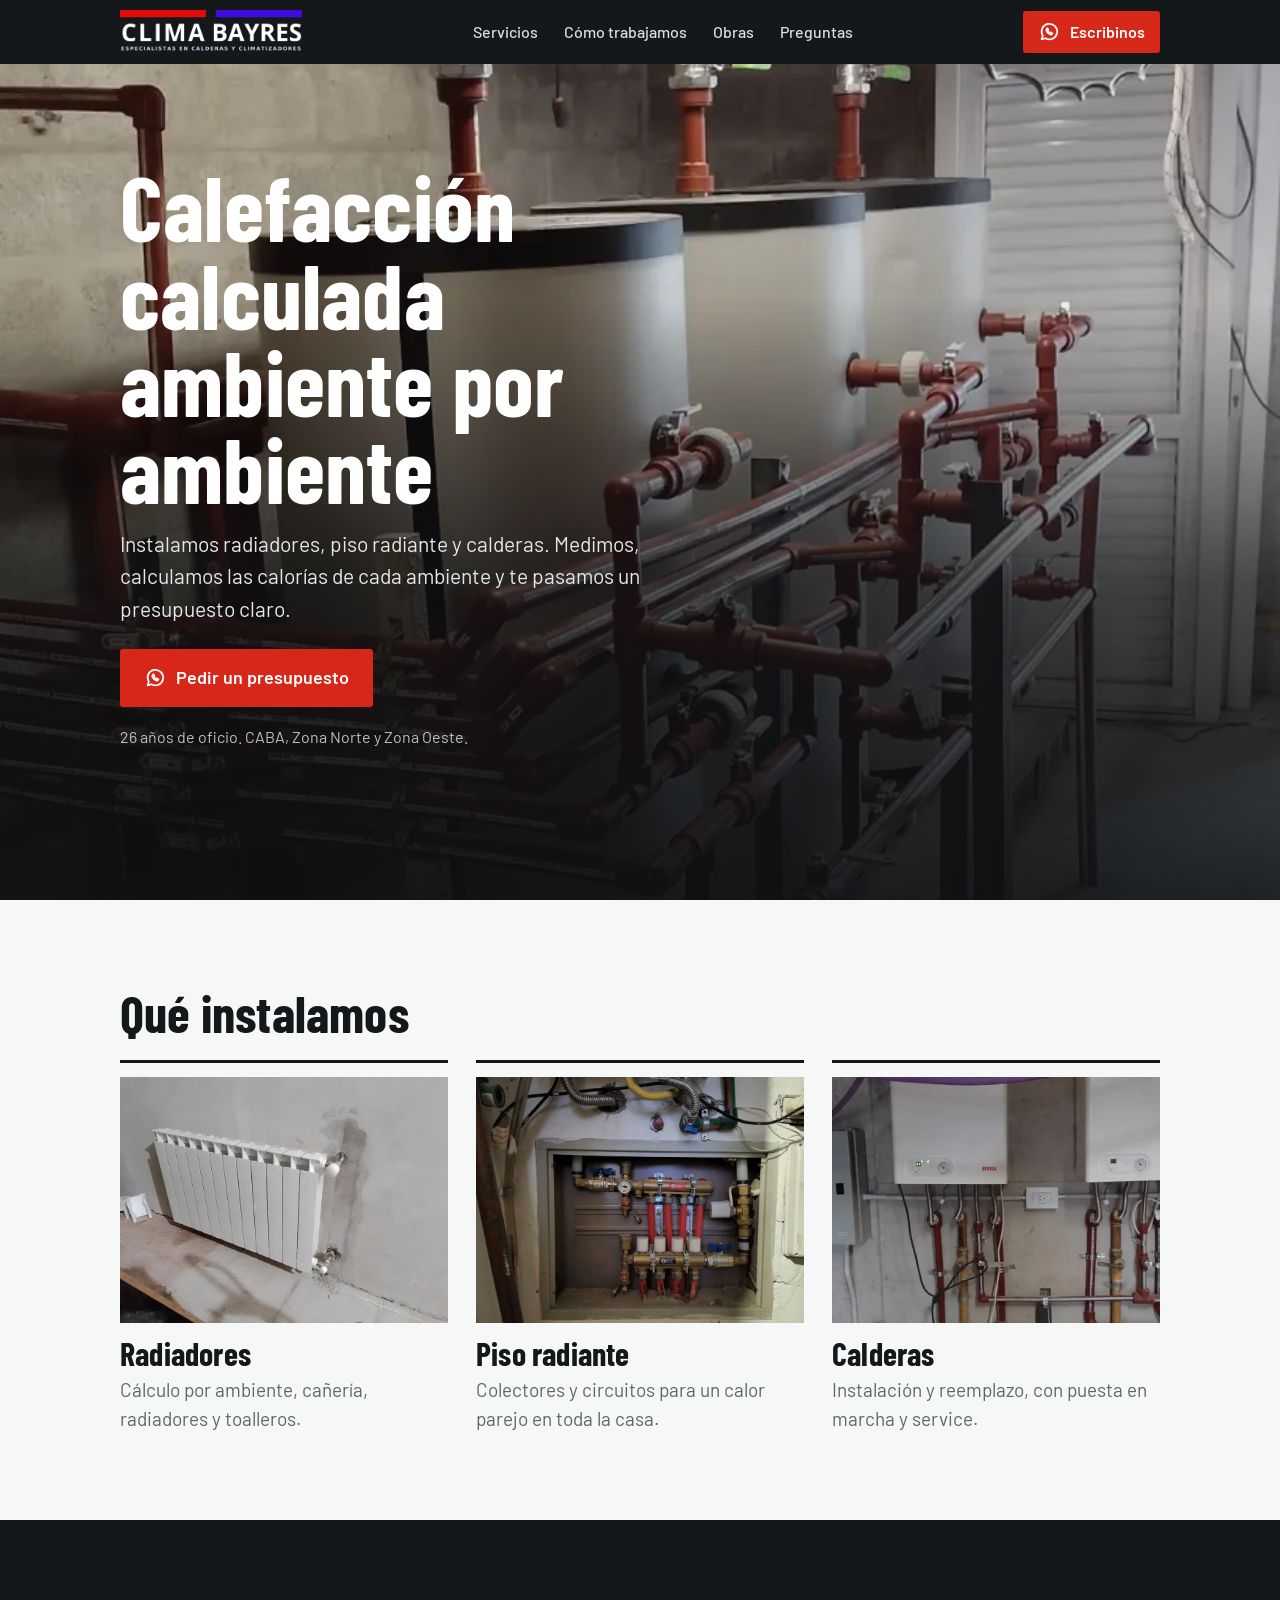
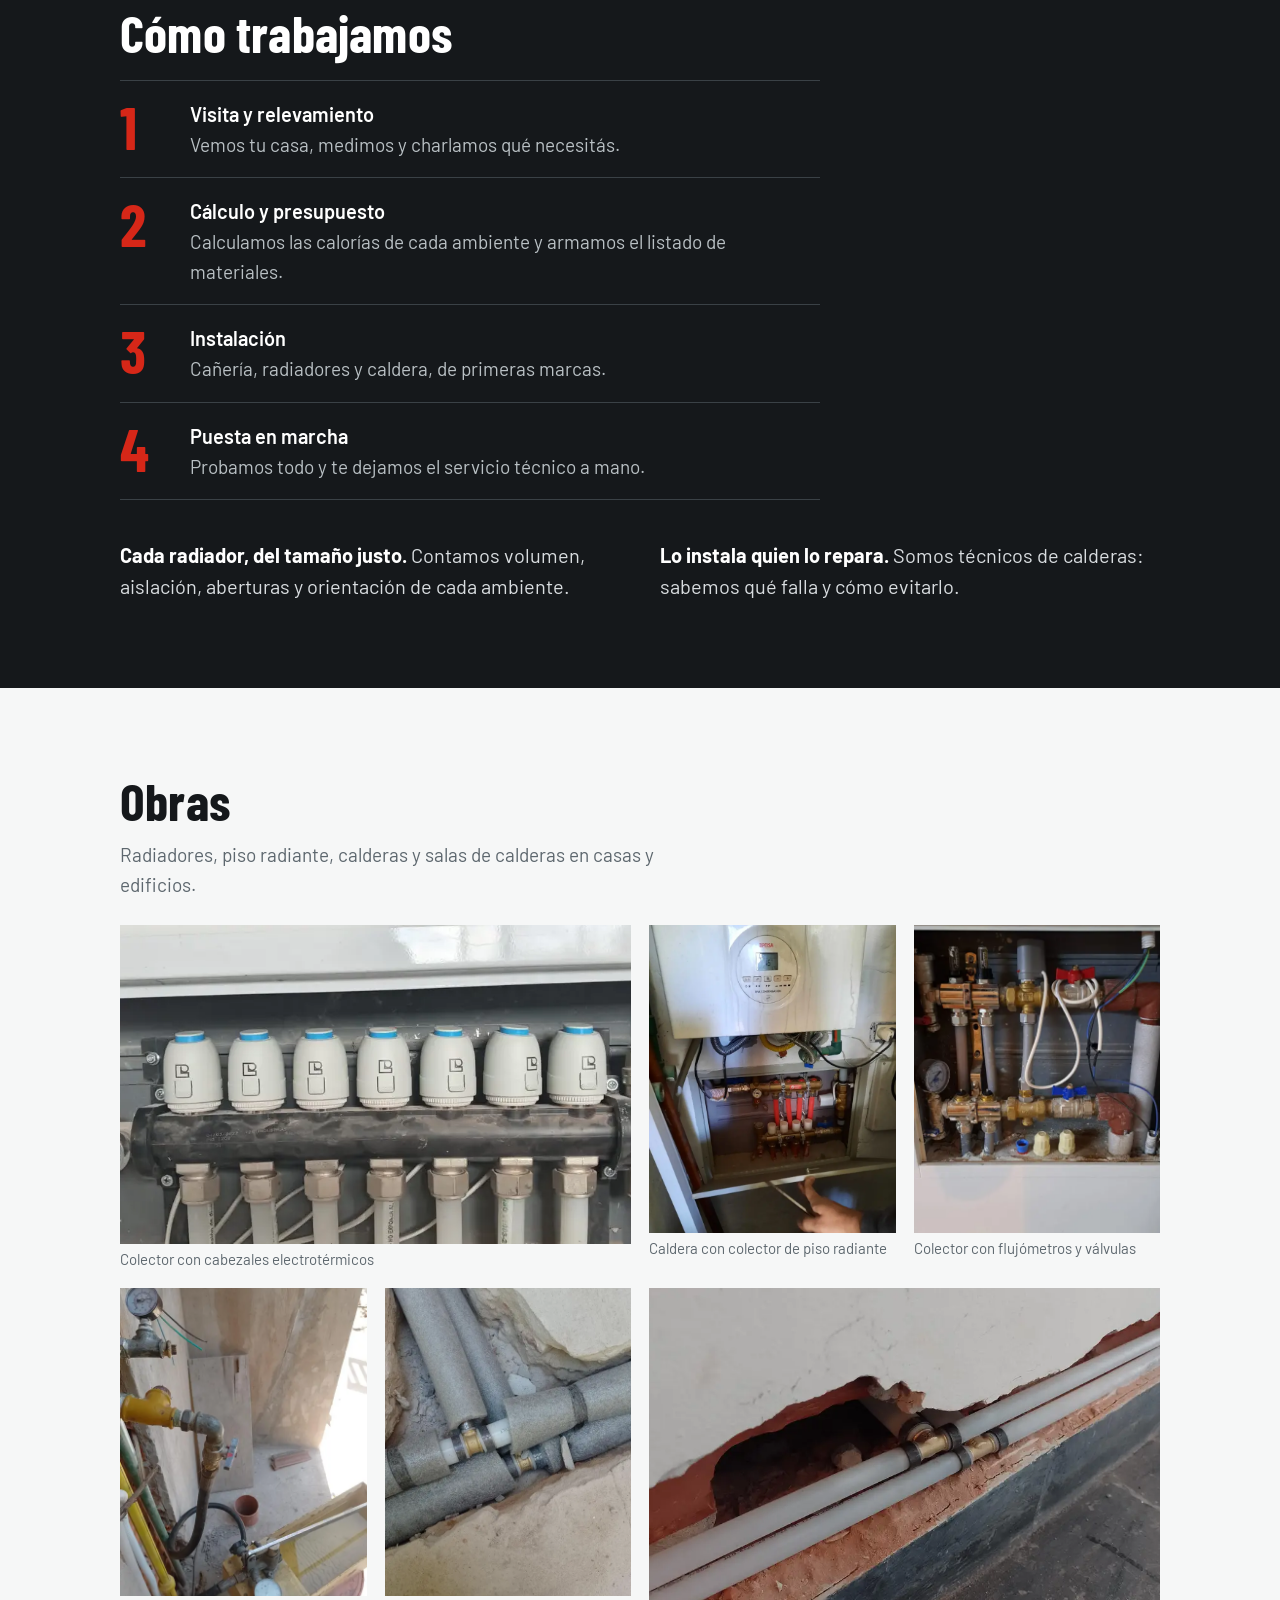
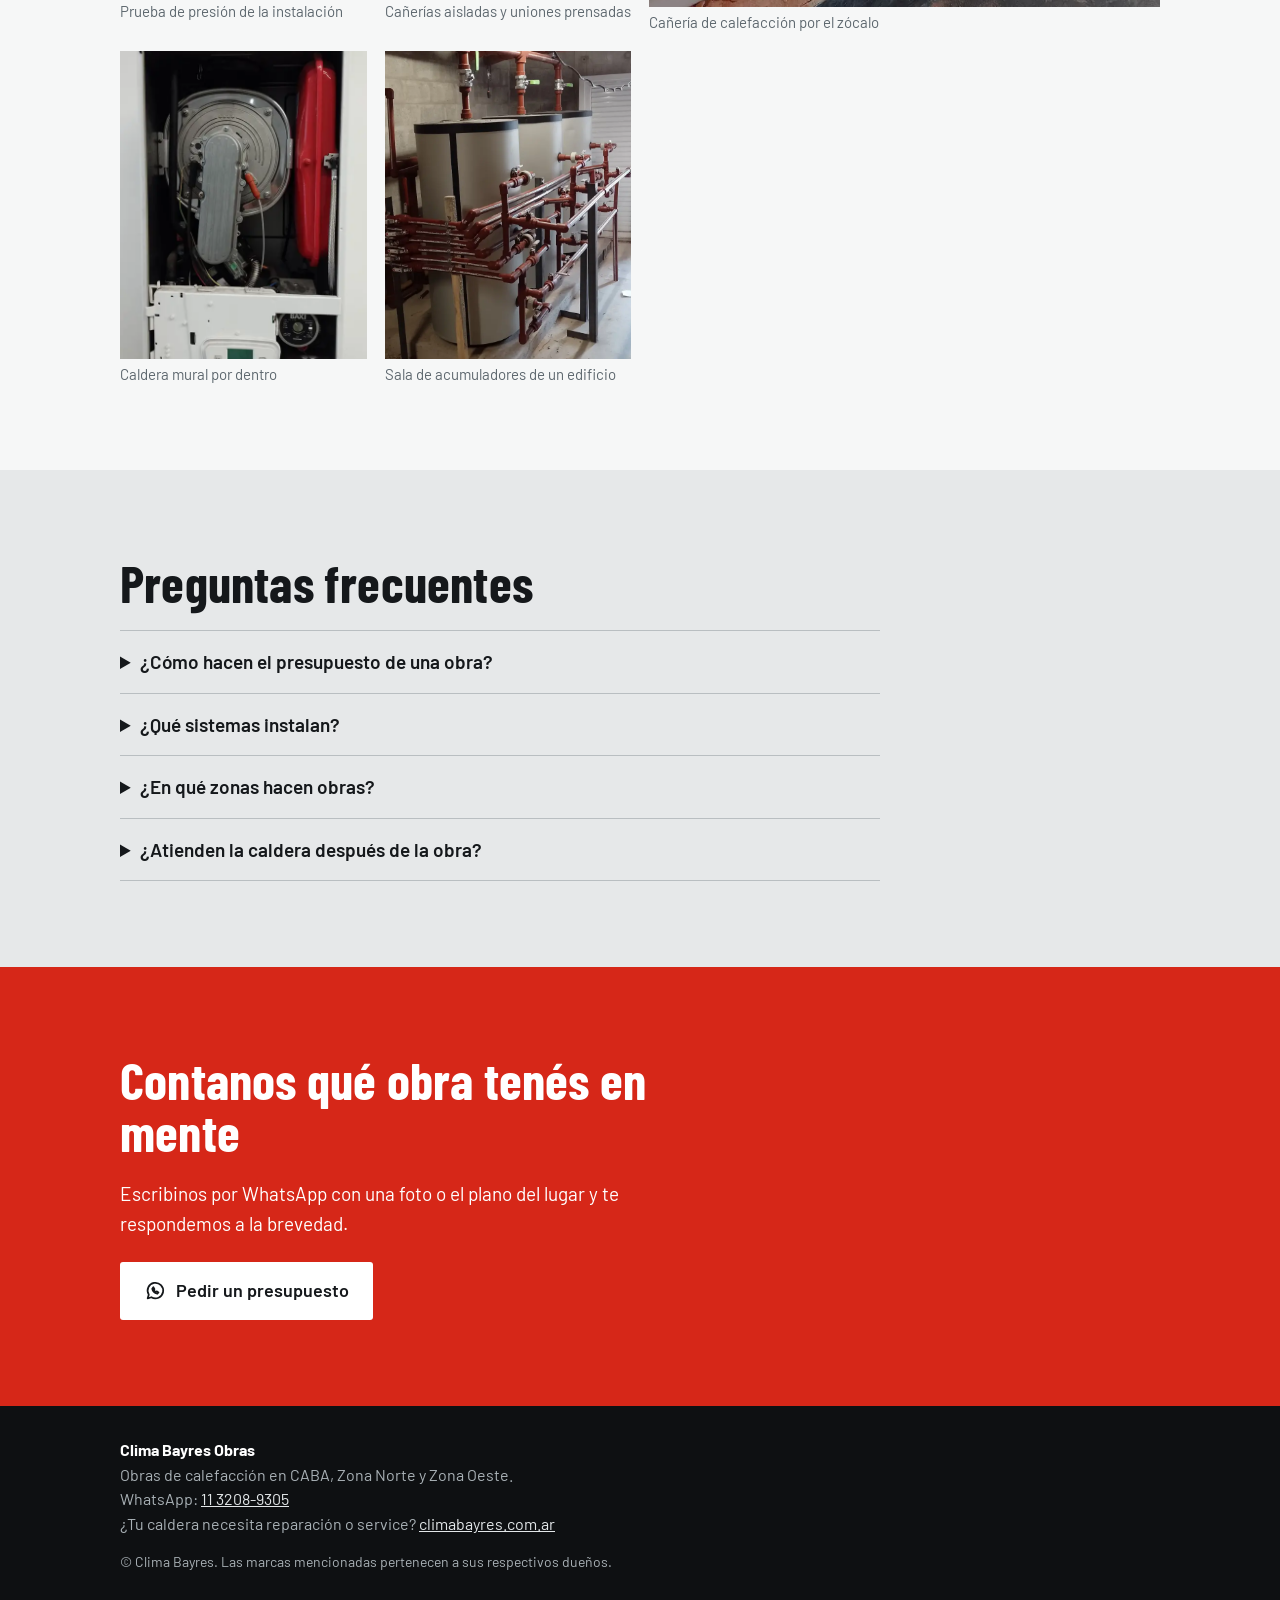
==== commit cf491c9a: "Update installation description to emphasize quality" ====
--- a/index.html
+++ b/index.html
@@ -44,7 +44,7 @@
 <ol class="pasos">
 <li><b>Visita y relevamiento</b><span>Vemos tu casa, medimos y charlamos qué necesitás.</span></li>
 <li><b>Cálculo y presupuesto</b><span>Calculamos las calorías de cada ambiente y armamos el listado de materiales.</span></li>
-<li><b>Instalación</b><span>Cañería, radiadores y caldera, con prolijidad.</span></li>
+<li><b>Instalación</b><span>Cañería, radiadores y caldera, de primeras marcas.</span></li>
 <li><b>Puesta en marcha</b><span>Probamos todo y te dejamos el servicio técnico a mano.</span></li>
 </ol>
 <div class="dif"><p><b>Cada radiador, del tamaño justo.</b> Contamos volumen, aislación, aberturas y orientación de cada ambiente.</p><p><b>Lo instala quien lo repara.</b> Somos técnicos de calderas: sabemos qué falla y cómo evitarlo.</p></div>
@@ -67,4 +67,4 @@
 <footer><div class="wrap"><b>Clima Bayres Obras</b><br>Obras de calefacción en CABA, Zona Norte y Zona Oeste.<br>WhatsApp: <a href="https://wa.me/5491132089305?text=Hola%2C%20quiero%20presupuestar%20una%20obra%20de%20calefacci%C3%B3n.">11 3208-9305</a><br>¿Tu caldera necesita reparación o service? <a href="https://climabayres.com.ar">climabayres.com.ar</a><p>© Clima Bayres. Las marcas mencionadas pertenecen a sus respectivos dueños.</p></div></footer>
 <a class="flota" href="https://wa.me/5491132089305?text=Hola%2C%20quiero%20presupuestar%20una%20obra%20de%20calefacci%C3%B3n." rel="noopener" aria-label="Escribir por WhatsApp"><svg viewBox="0 0 24 24" fill="none" stroke="currentColor" stroke-width="1.9" stroke-linecap="round" stroke-linejoin="round" aria-hidden="true"><path d="M4 20l1.2-4A8.5 8.5 0 1 1 8 18.8z"/><path d="M9 9.5c.5 2.5 2.7 4.7 5.5 5.5l1.3-1.5-2-1.2-.8.8c-1-.4-2-1.4-2.4-2.4l.8-.8-1.2-2z"/></svg></a>
 <script>document.addEventListener('click',function(ev){var a=ev.target.closest&&ev.target.closest('a[href*="wa.me"]');if(a&&window.gtag){gtag('event','conversion',{'send_to':'AW-18534085732/YnHOCNqB1agdEOTo3oVF','value':1.0,'currency':'ARS','transport_type':'beacon'});}});</script>
-</body></html>+</body></html>
--- a/style.css
+++ b/style.css
@@ -65,7 +65,7 @@
 footer b{color:#fff}
 footer a{color:#e3e7e9}
 footer p{margin-top:14px;font-size:14px}
-.flota{position:fixed;right:14px;bottom:14px;z-index:40;background:var(--rojo);color:#fff;border-radius:50%;width:58px;height:58px;display:grid;place-items:center;box-shadow:0 6px 20px rgba(0,0,0,.35)}
+.flota{position:fixed;right:14px;bottom:14px;z-index:40;background:#25d366;color:#06210f;border-radius:50%;width:58px;height:58px;display:grid;place-items:center;box-shadow:0 6px 20px rgba(0,0,0,.35)}
 .flota svg{width:28px;height:28px}
 @media(min-width:760px){
 nav{display:flex}body{font-size:19px}
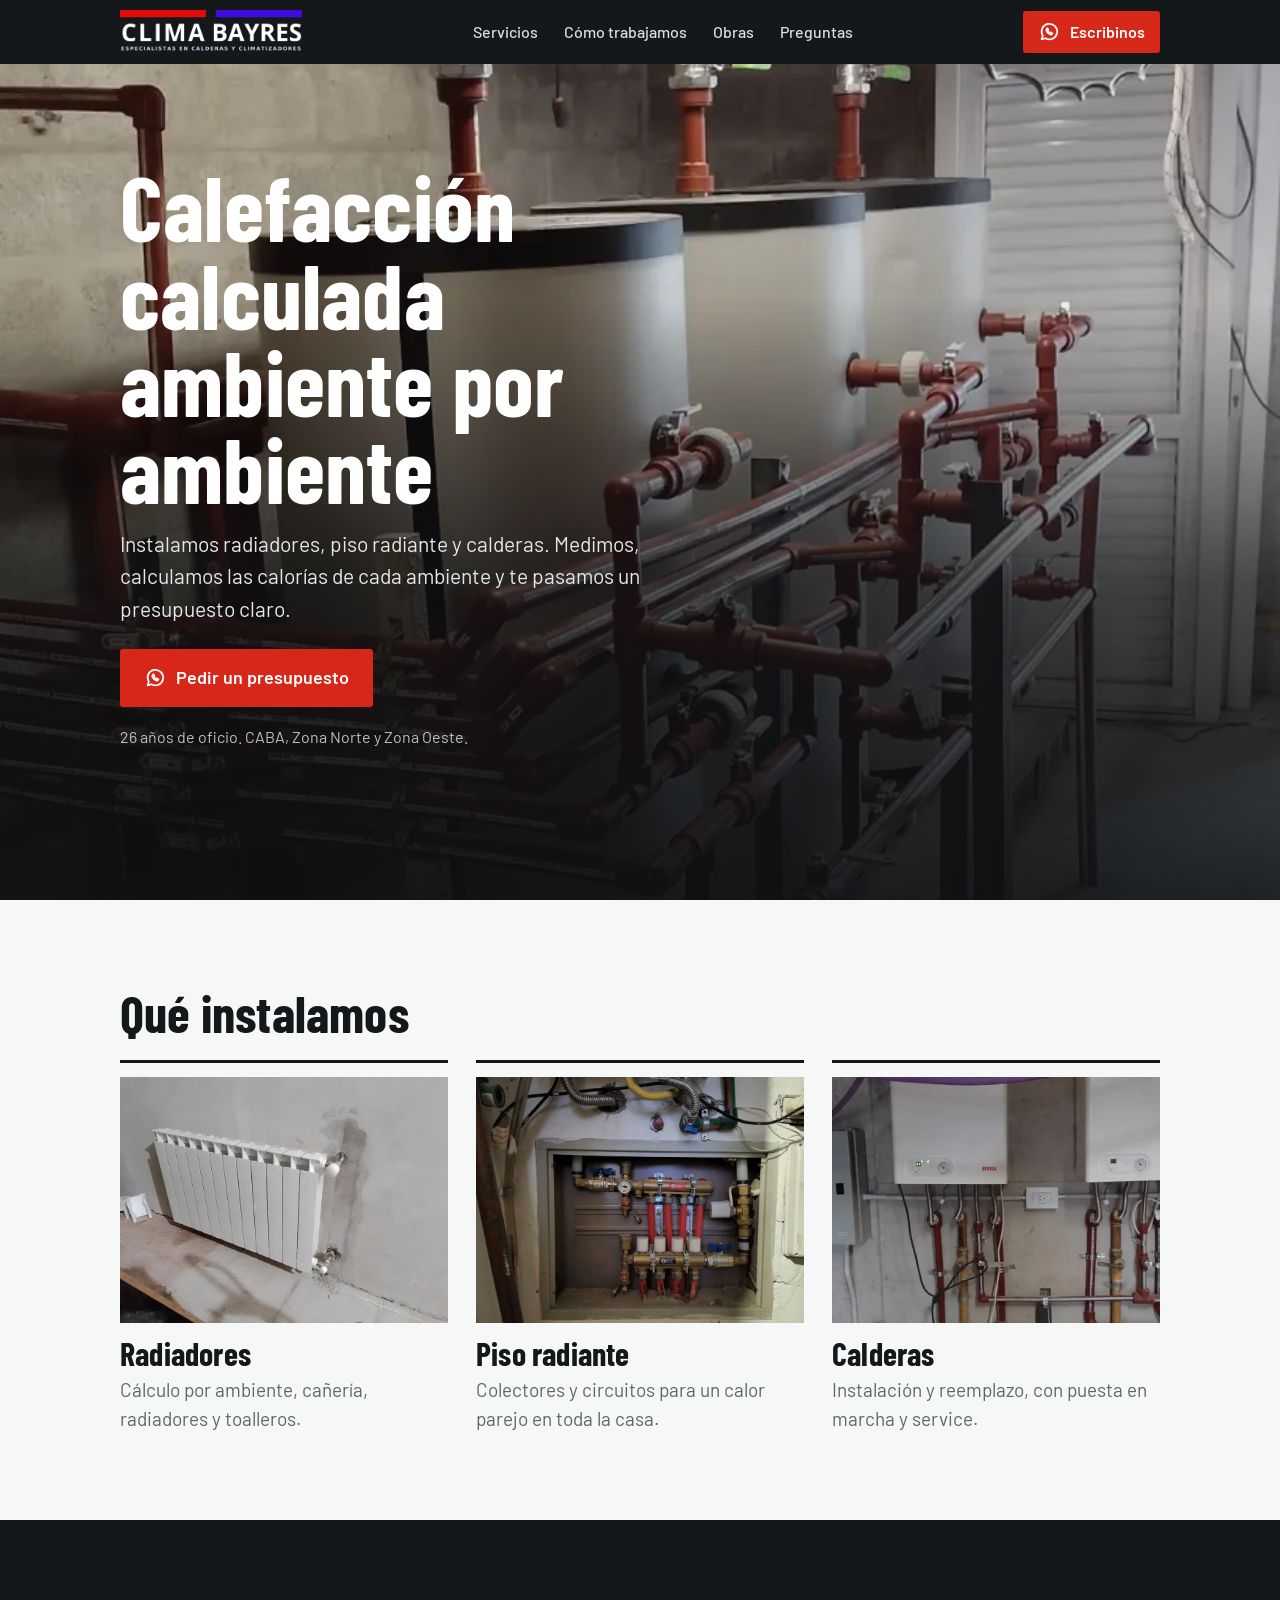
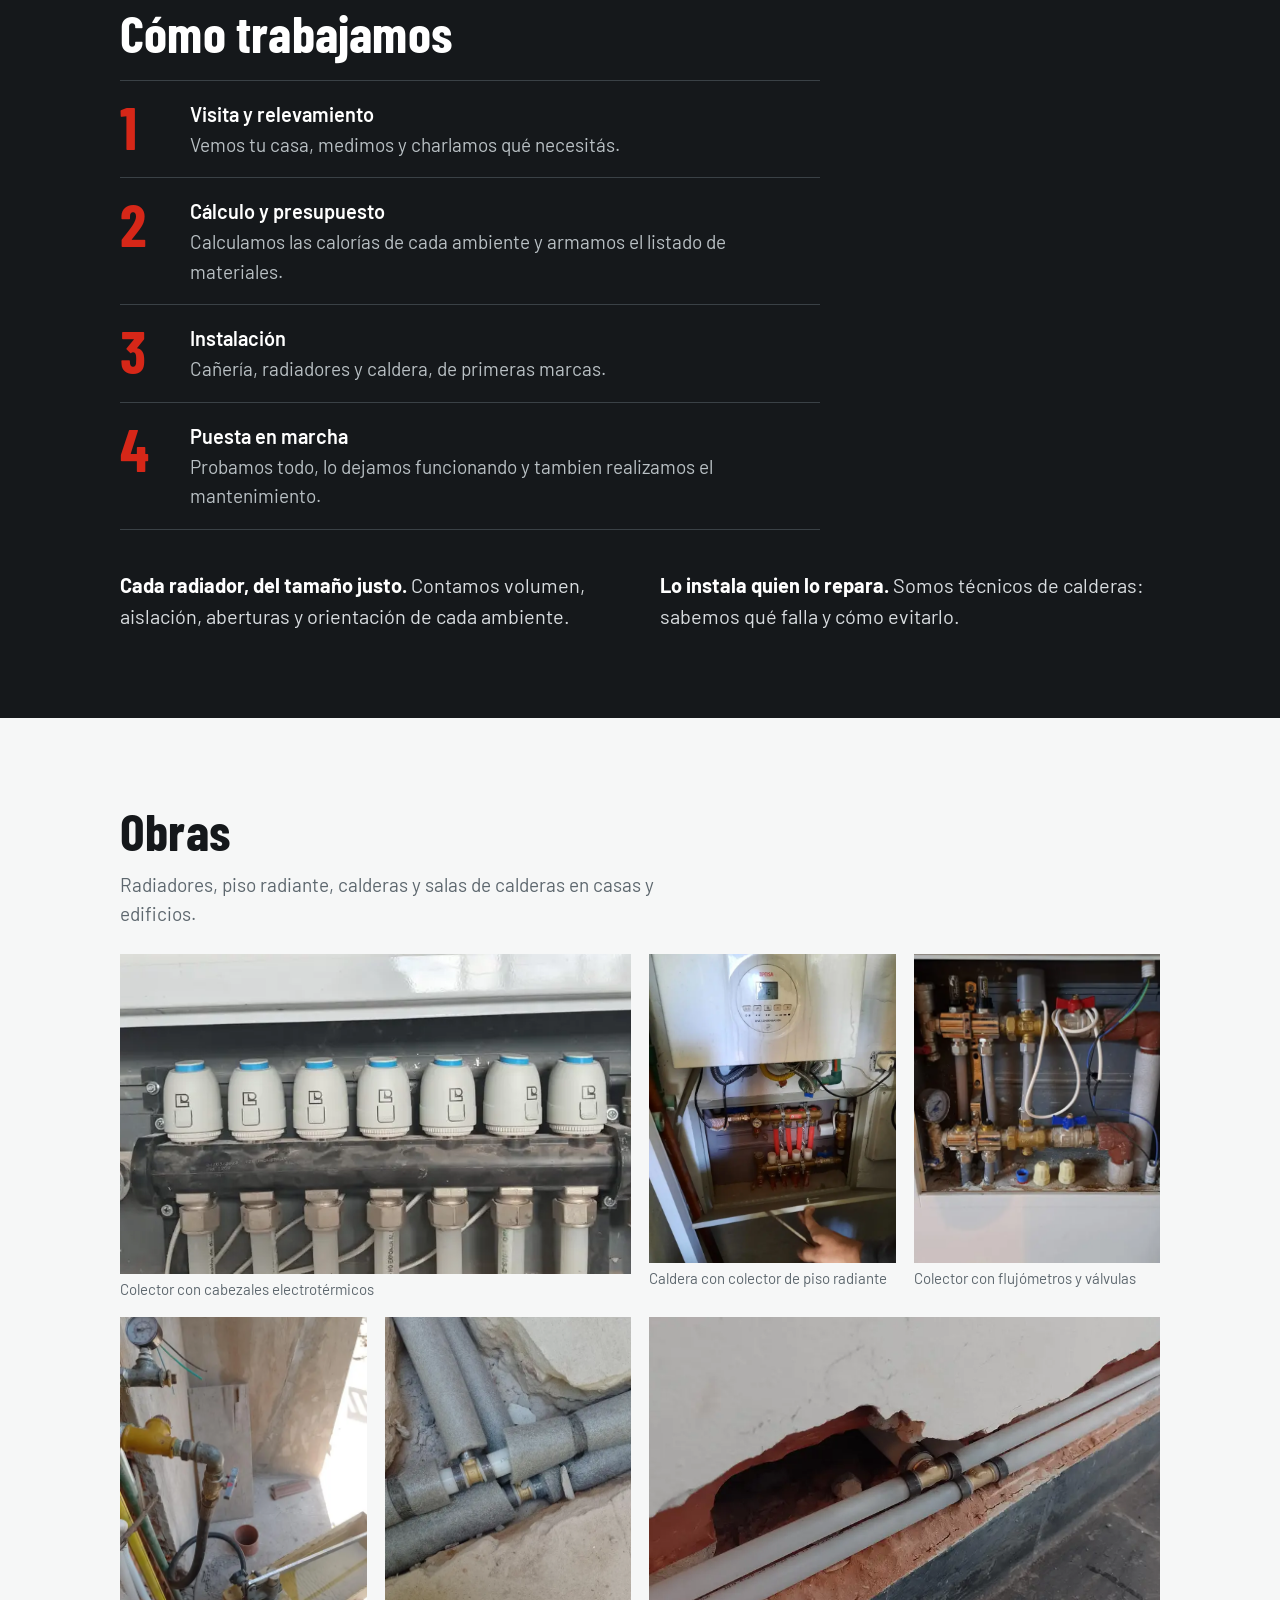
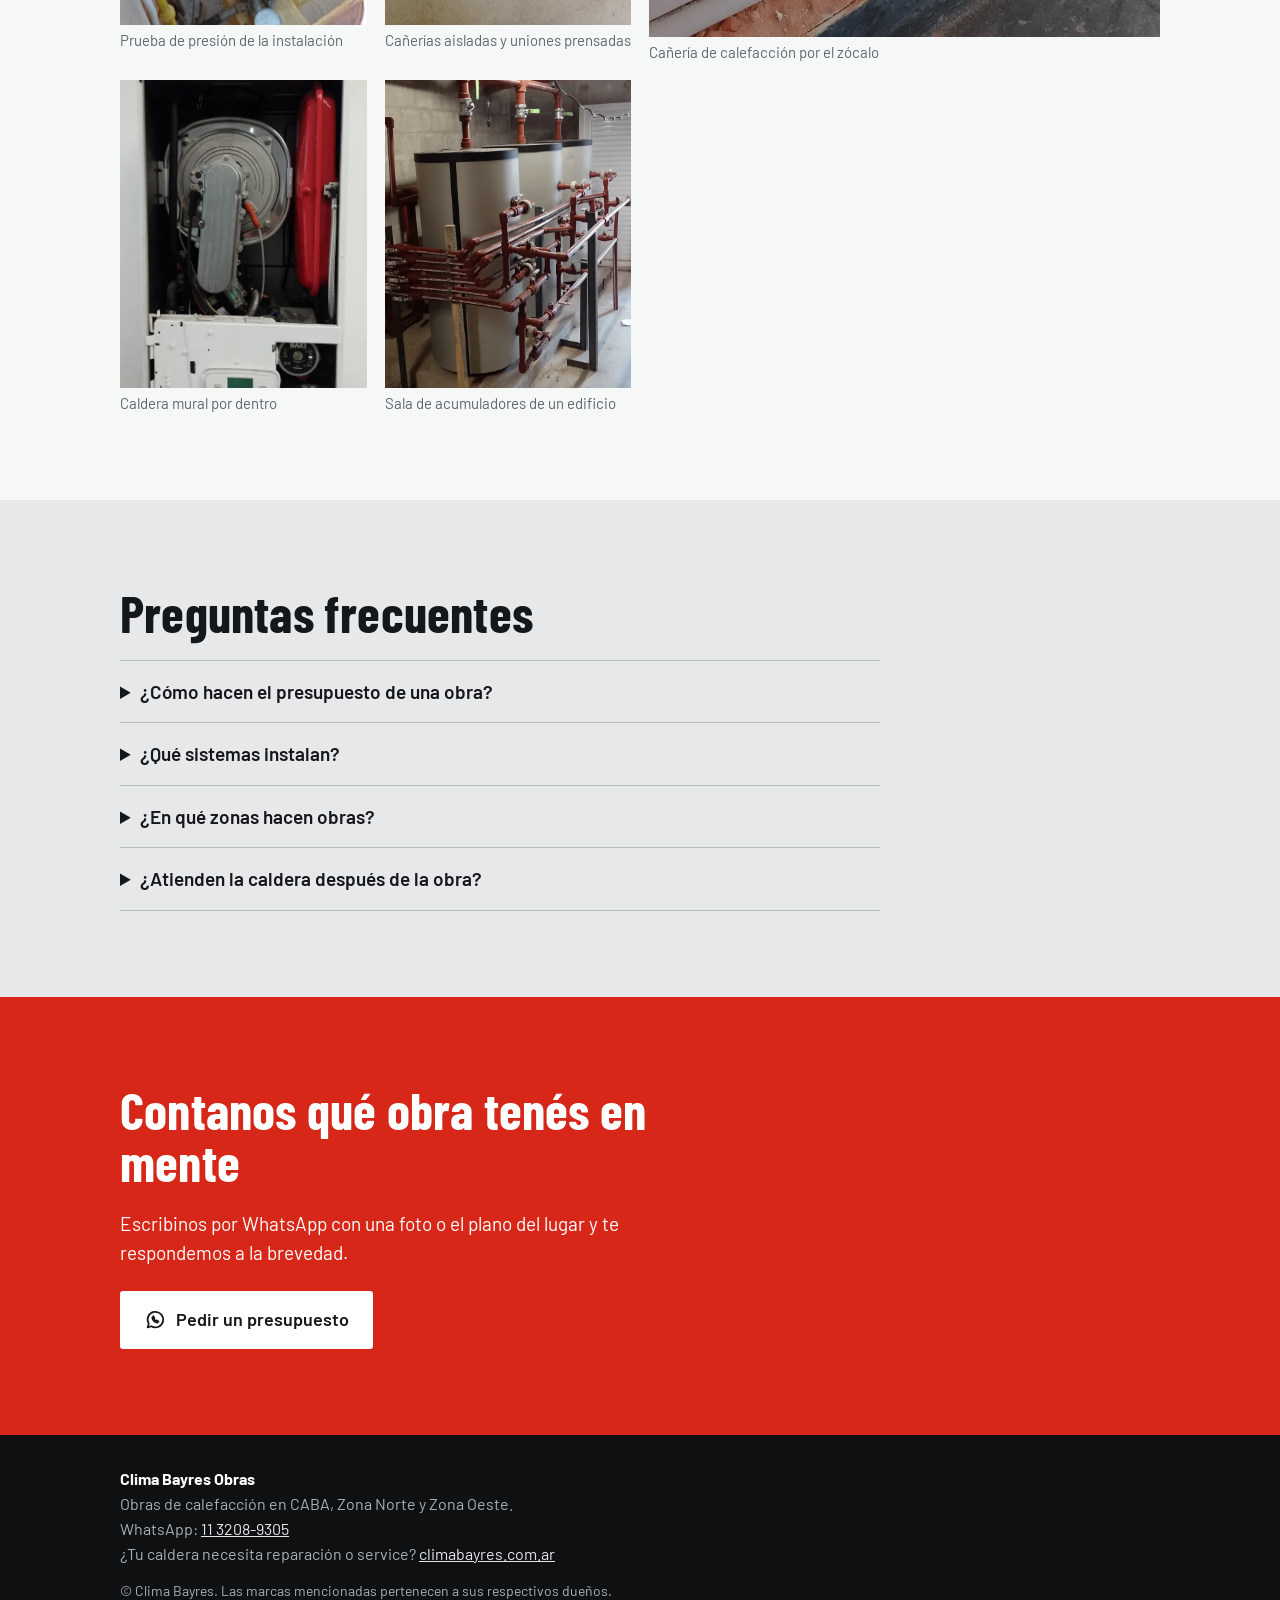
==== commit 921b35f2: "Enhance 'Puesta en marcha' description Updated the installation process description to include maint" ====
--- a/index.html
+++ b/index.html
@@ -45,7 +45,7 @@
 <li><b>Visita y relevamiento</b><span>Vemos tu casa, medimos y charlamos qué necesitás.</span></li>
 <li><b>Cálculo y presupuesto</b><span>Calculamos las calorías de cada ambiente y armamos el listado de materiales.</span></li>
 <li><b>Instalación</b><span>Cañería, radiadores y caldera, de primeras marcas.</span></li>
-<li><b>Puesta en marcha</b><span>Probamos todo y te dejamos el servicio técnico a mano.</span></li>
+<li><b>Puesta en marcha</b><span>Probamos todo, lo dejamos funcionando y tambien realizamos el mantenimiento.</span></li>
 </ol>
 <div class="dif"><p><b>Cada radiador, del tamaño justo.</b> Contamos volumen, aislación, aberturas y orientación de cada ambiente.</p><p><b>Lo instala quien lo repara.</b> Somos técnicos de calderas: sabemos qué falla y cómo evitarlo.</p></div>
 </div></section>
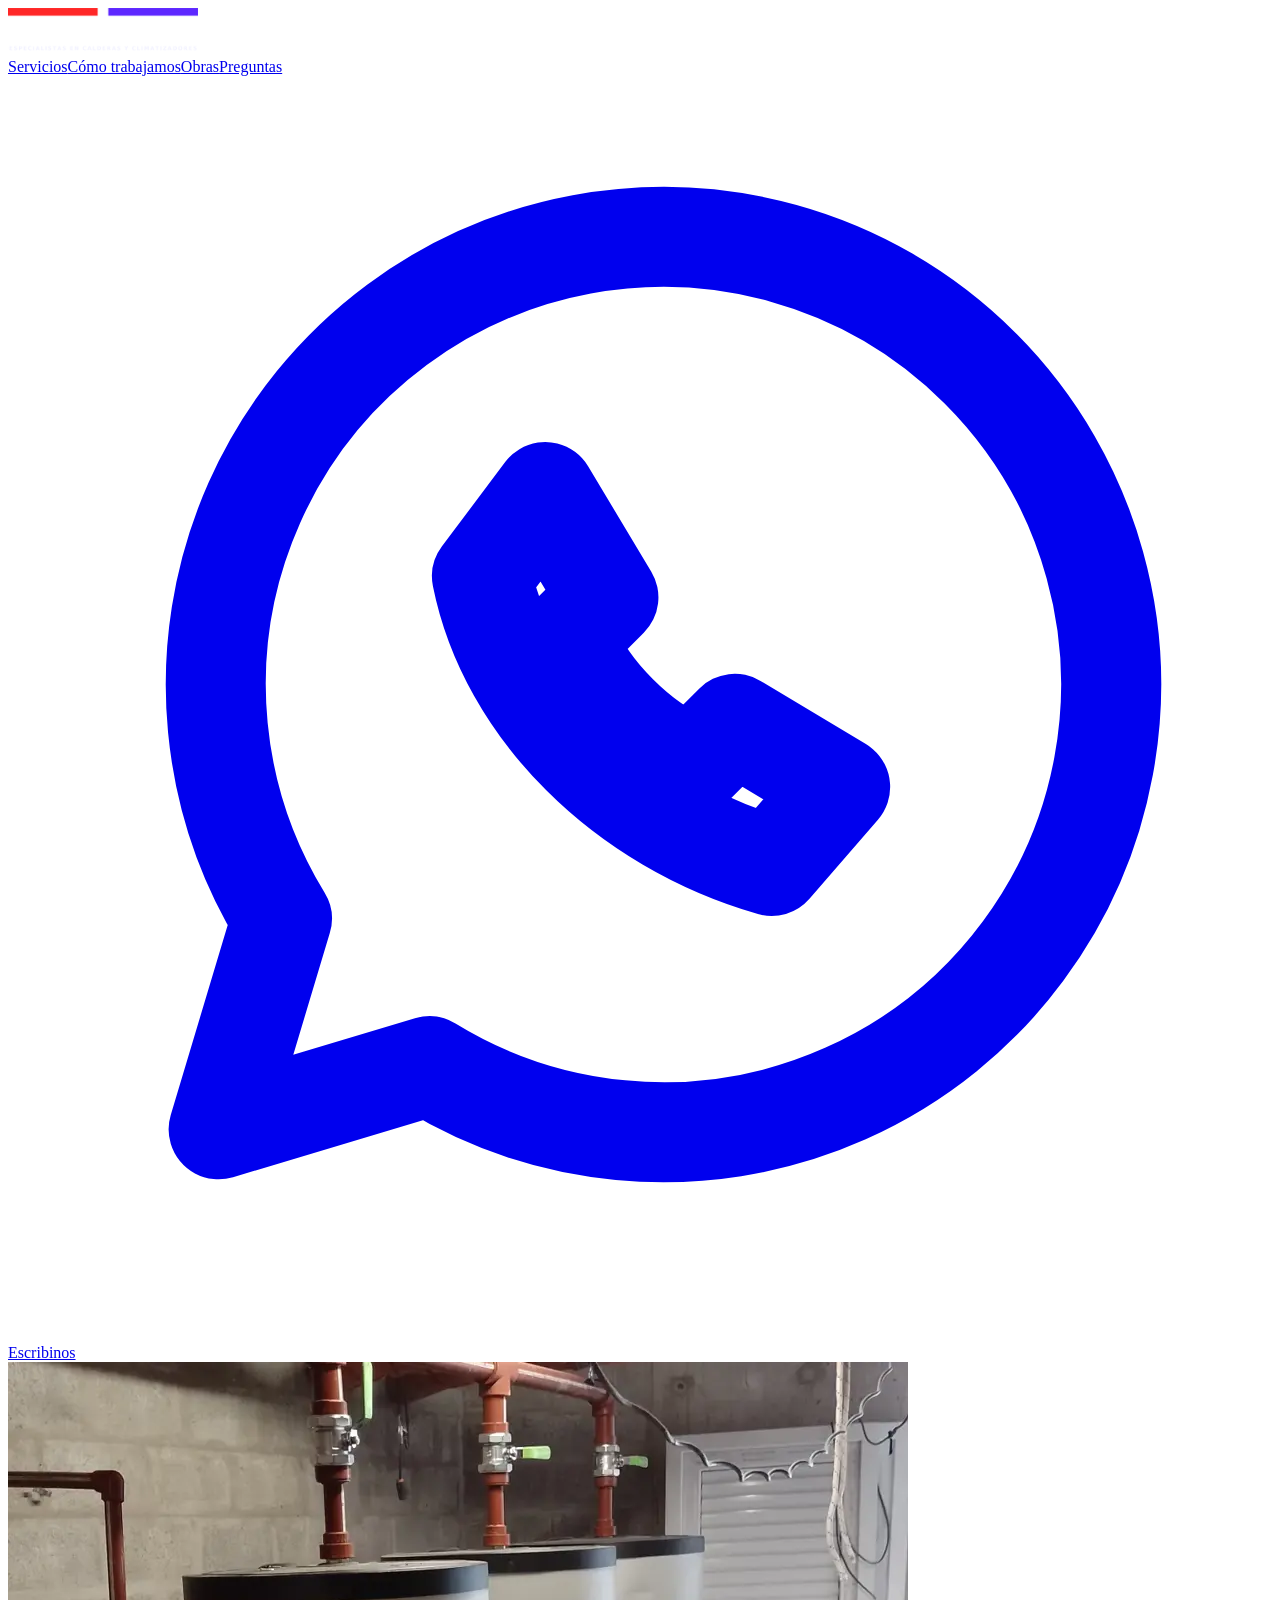
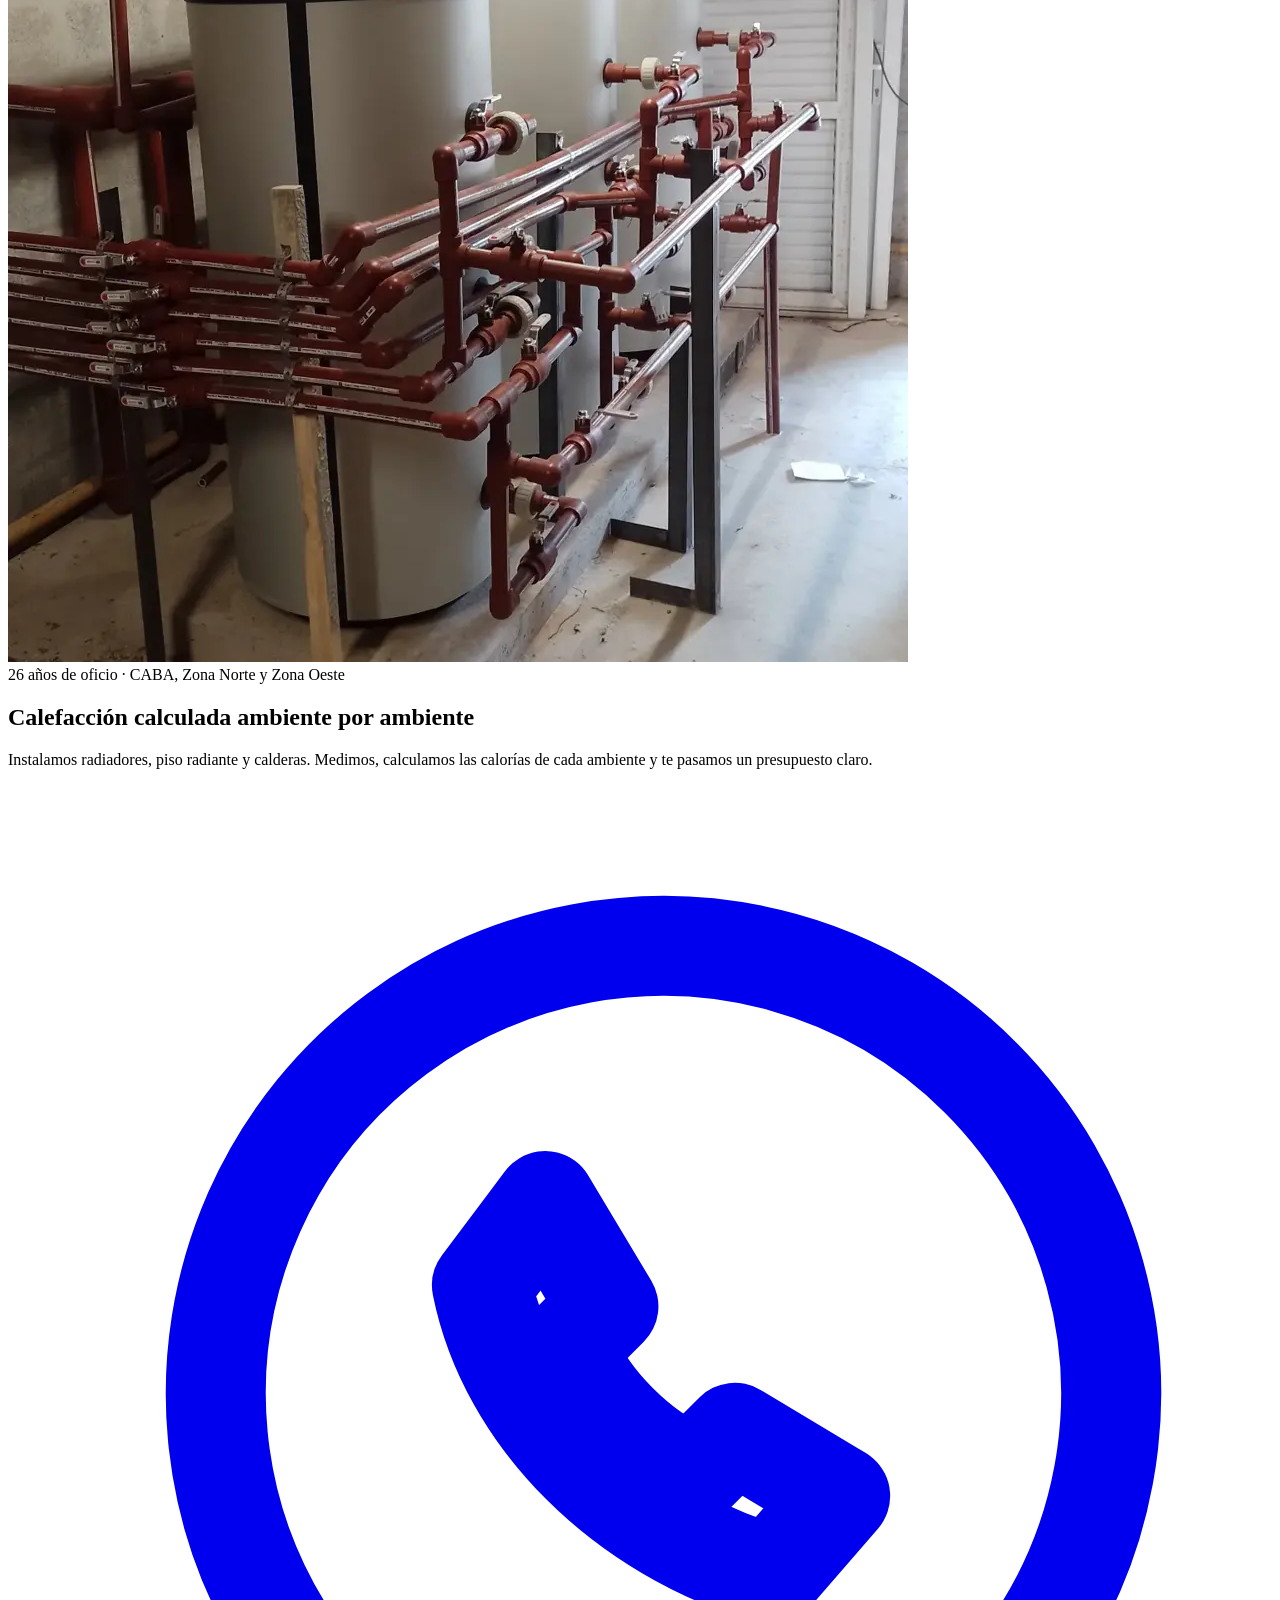
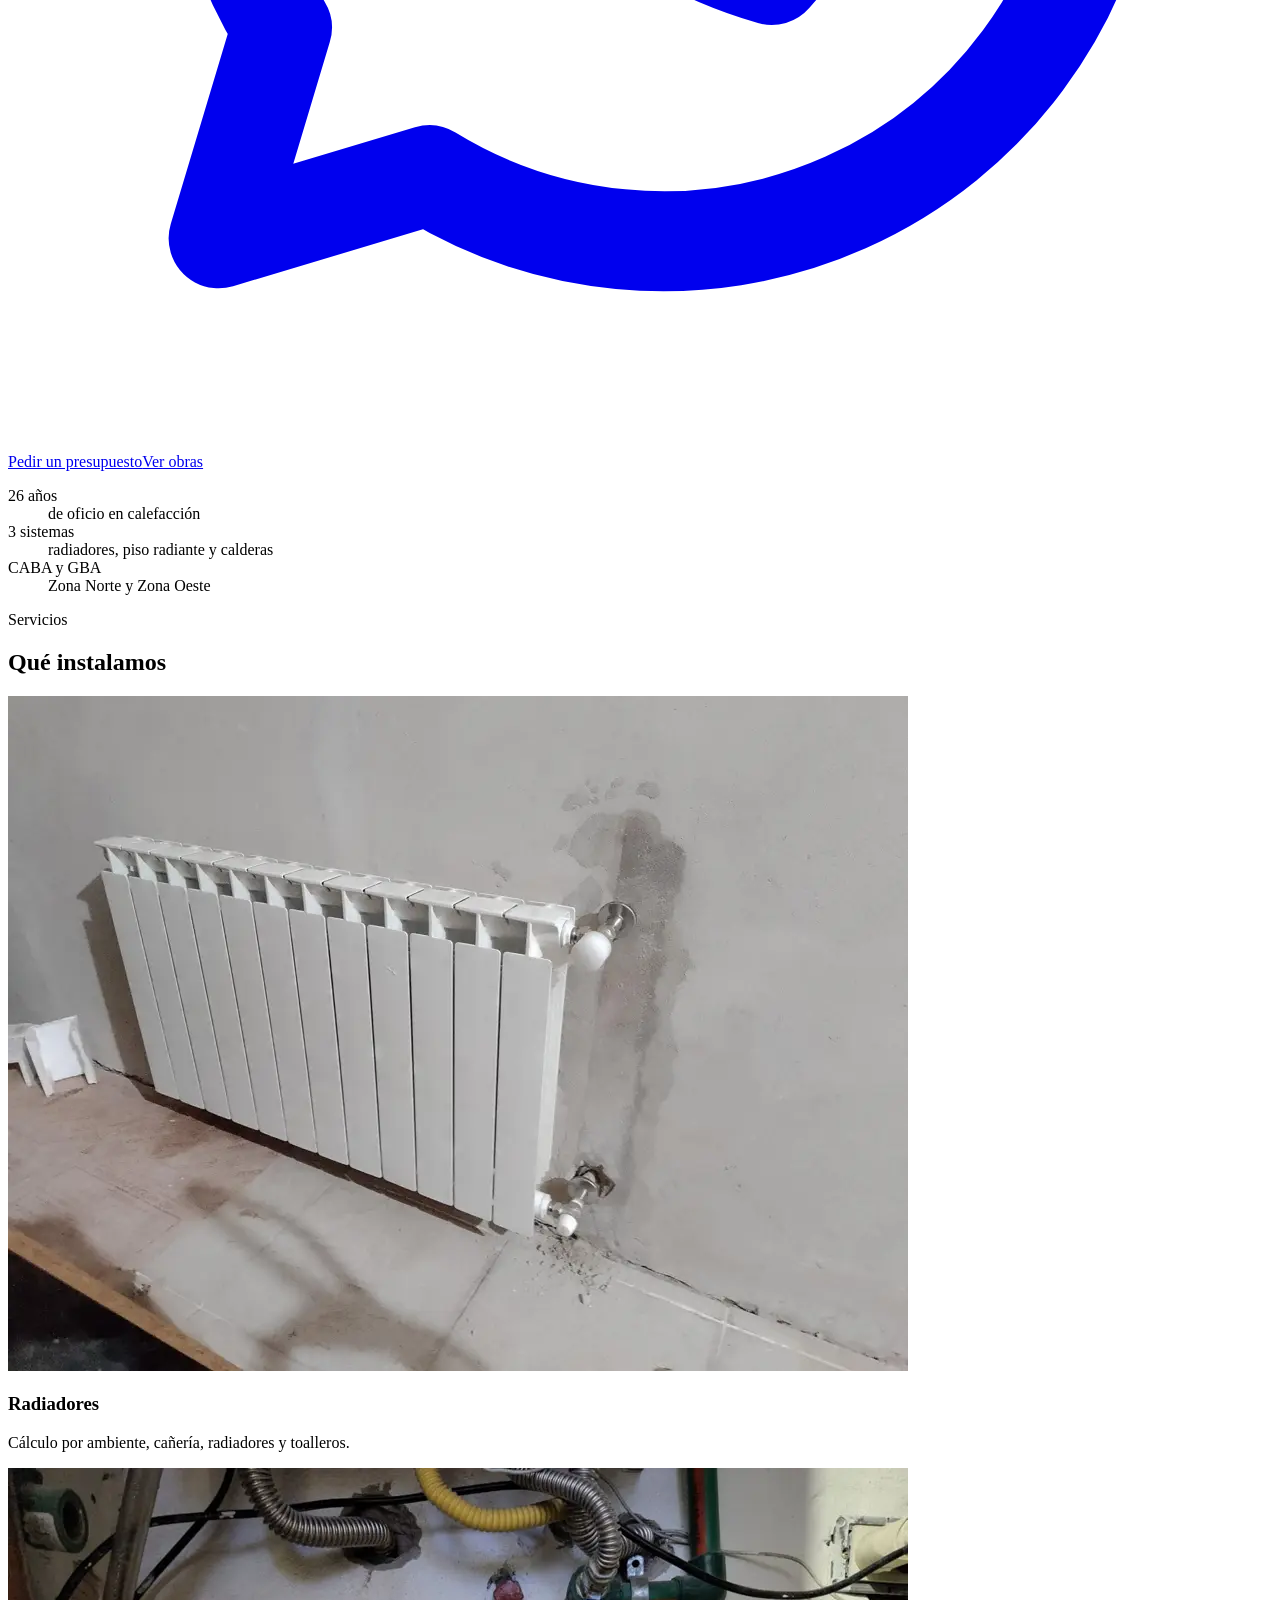
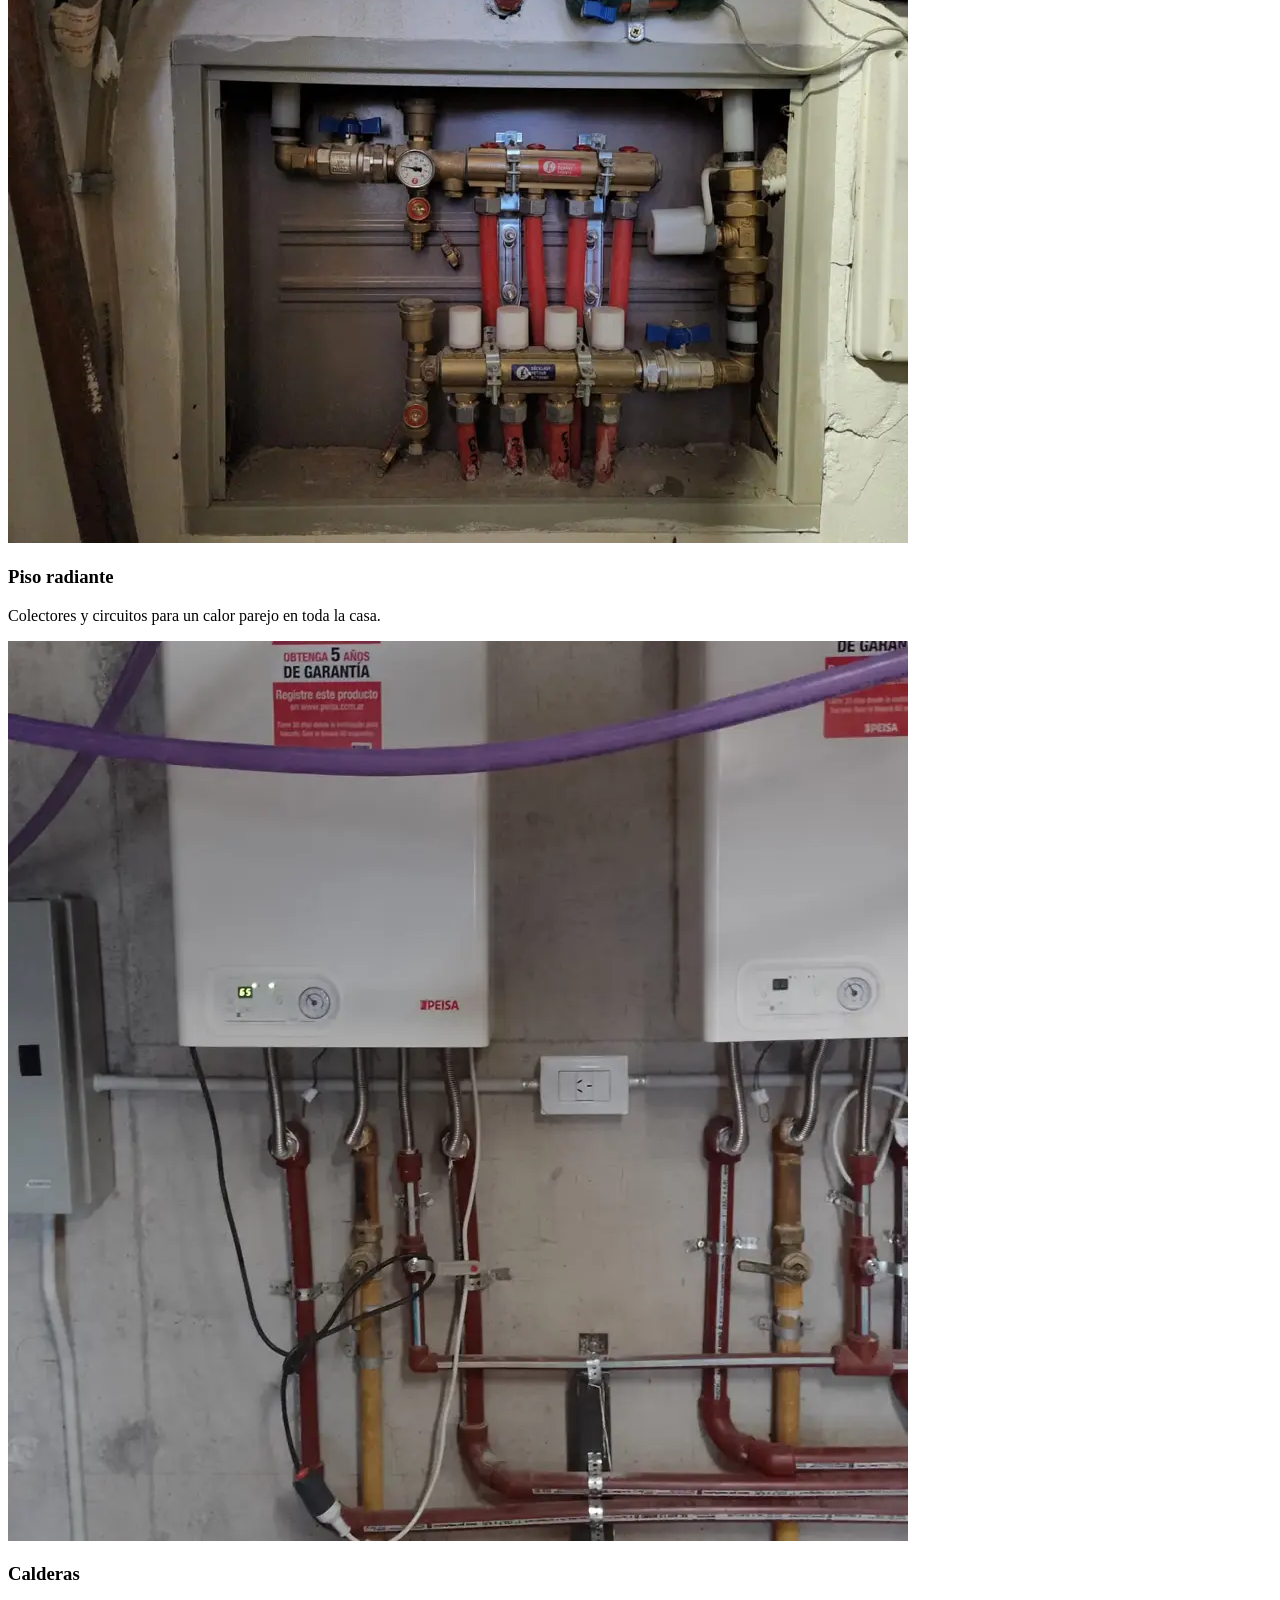
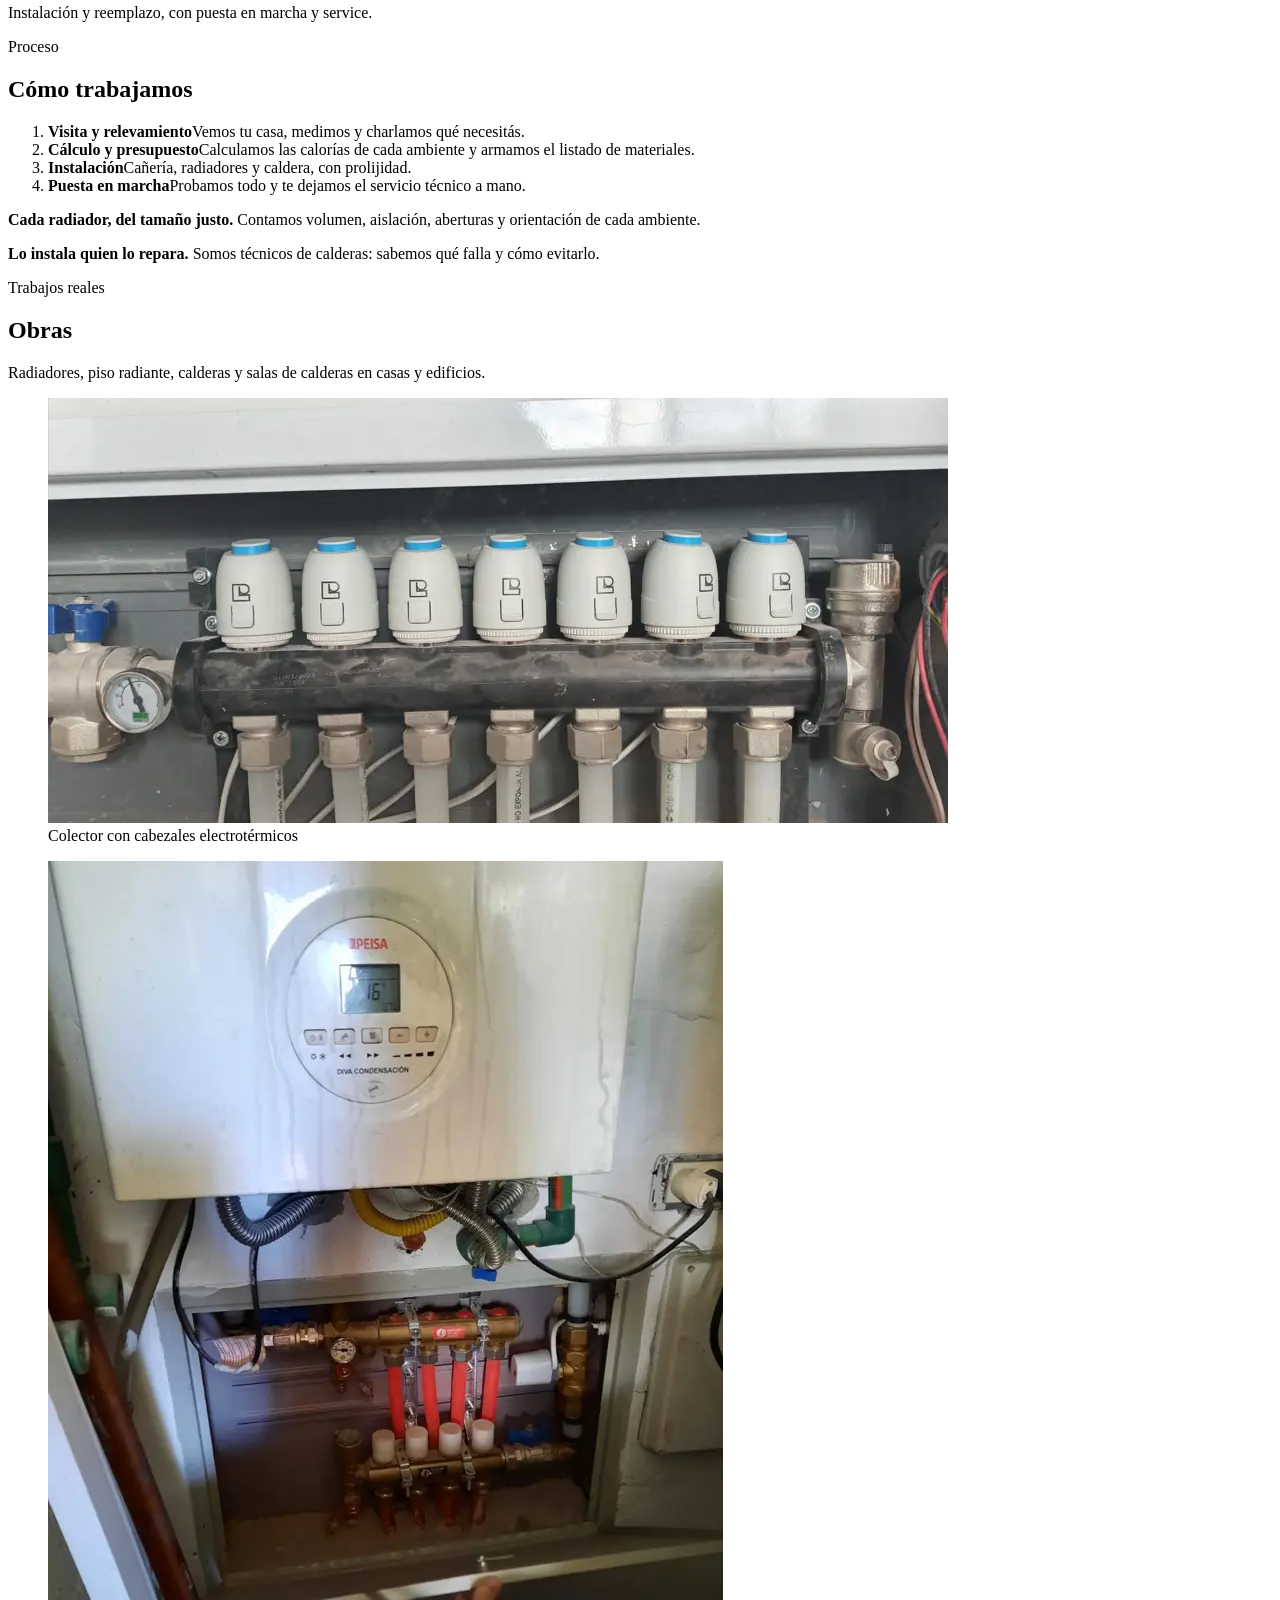
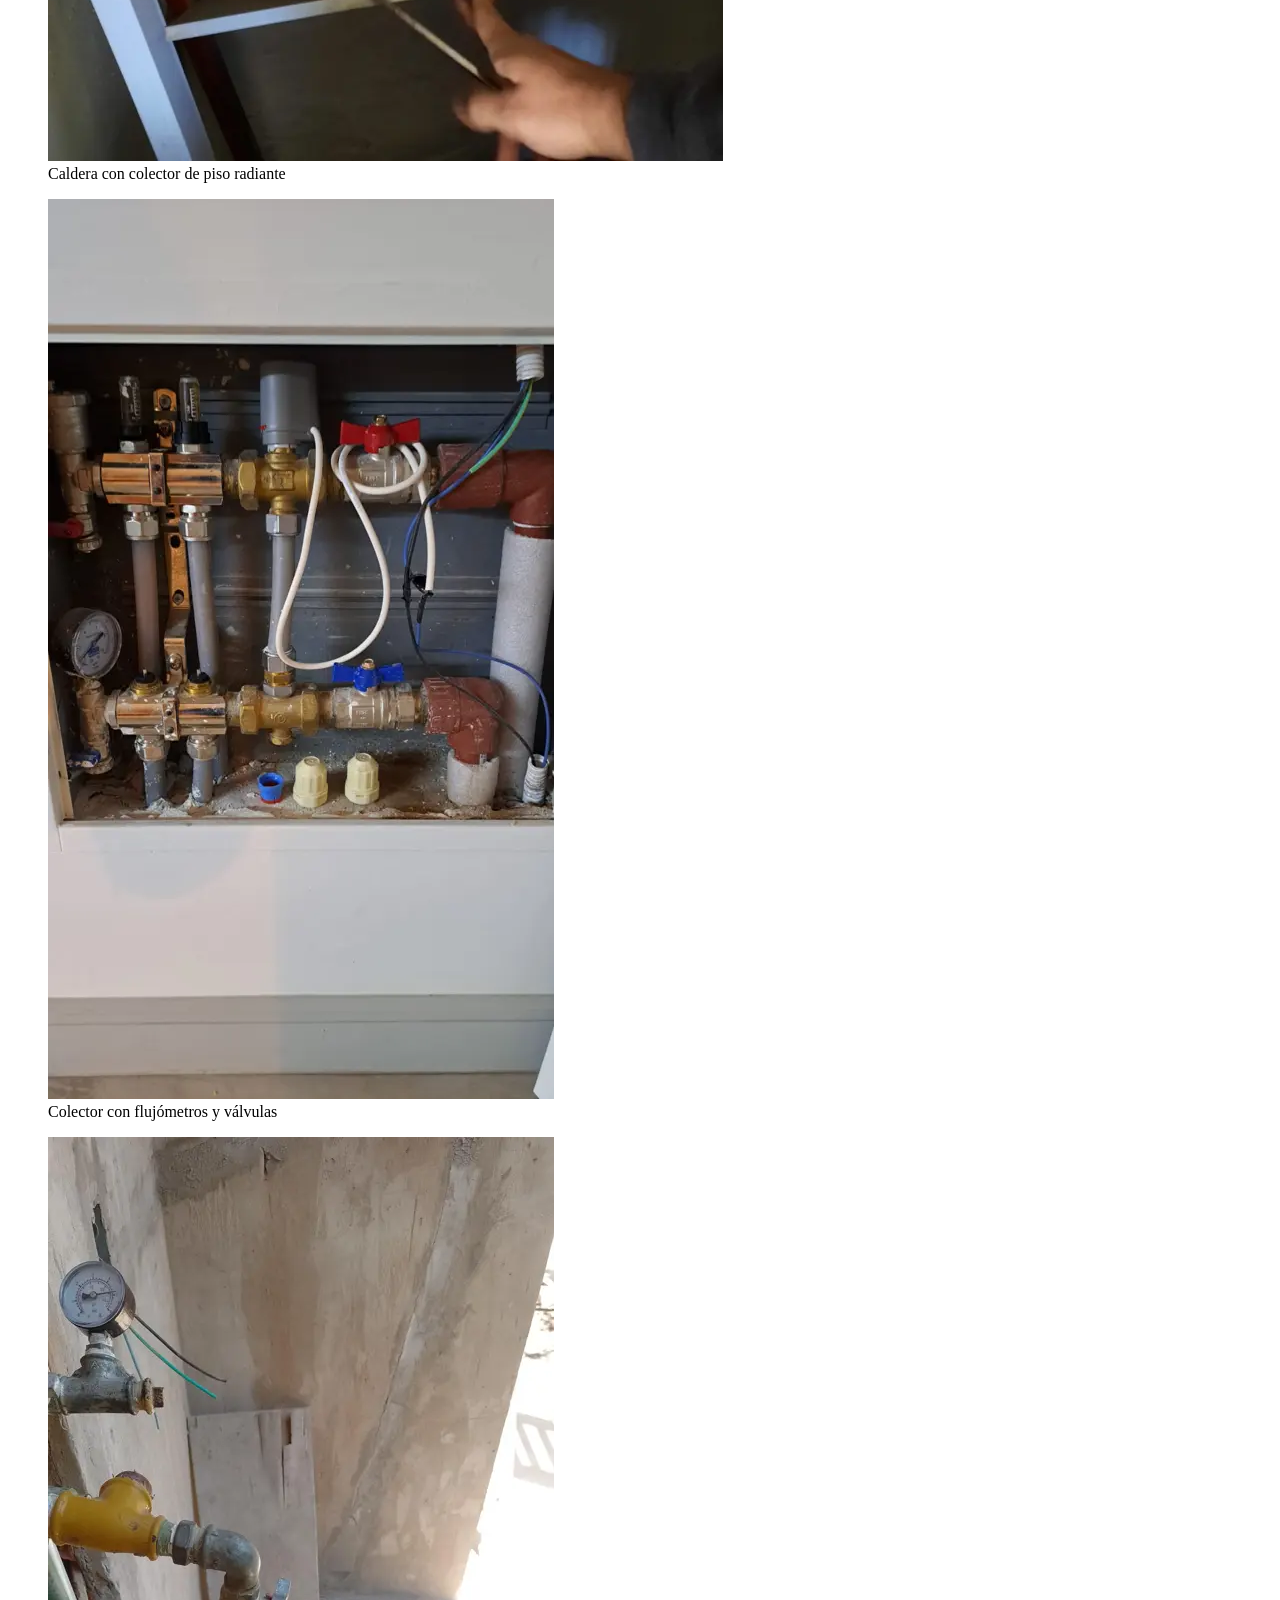
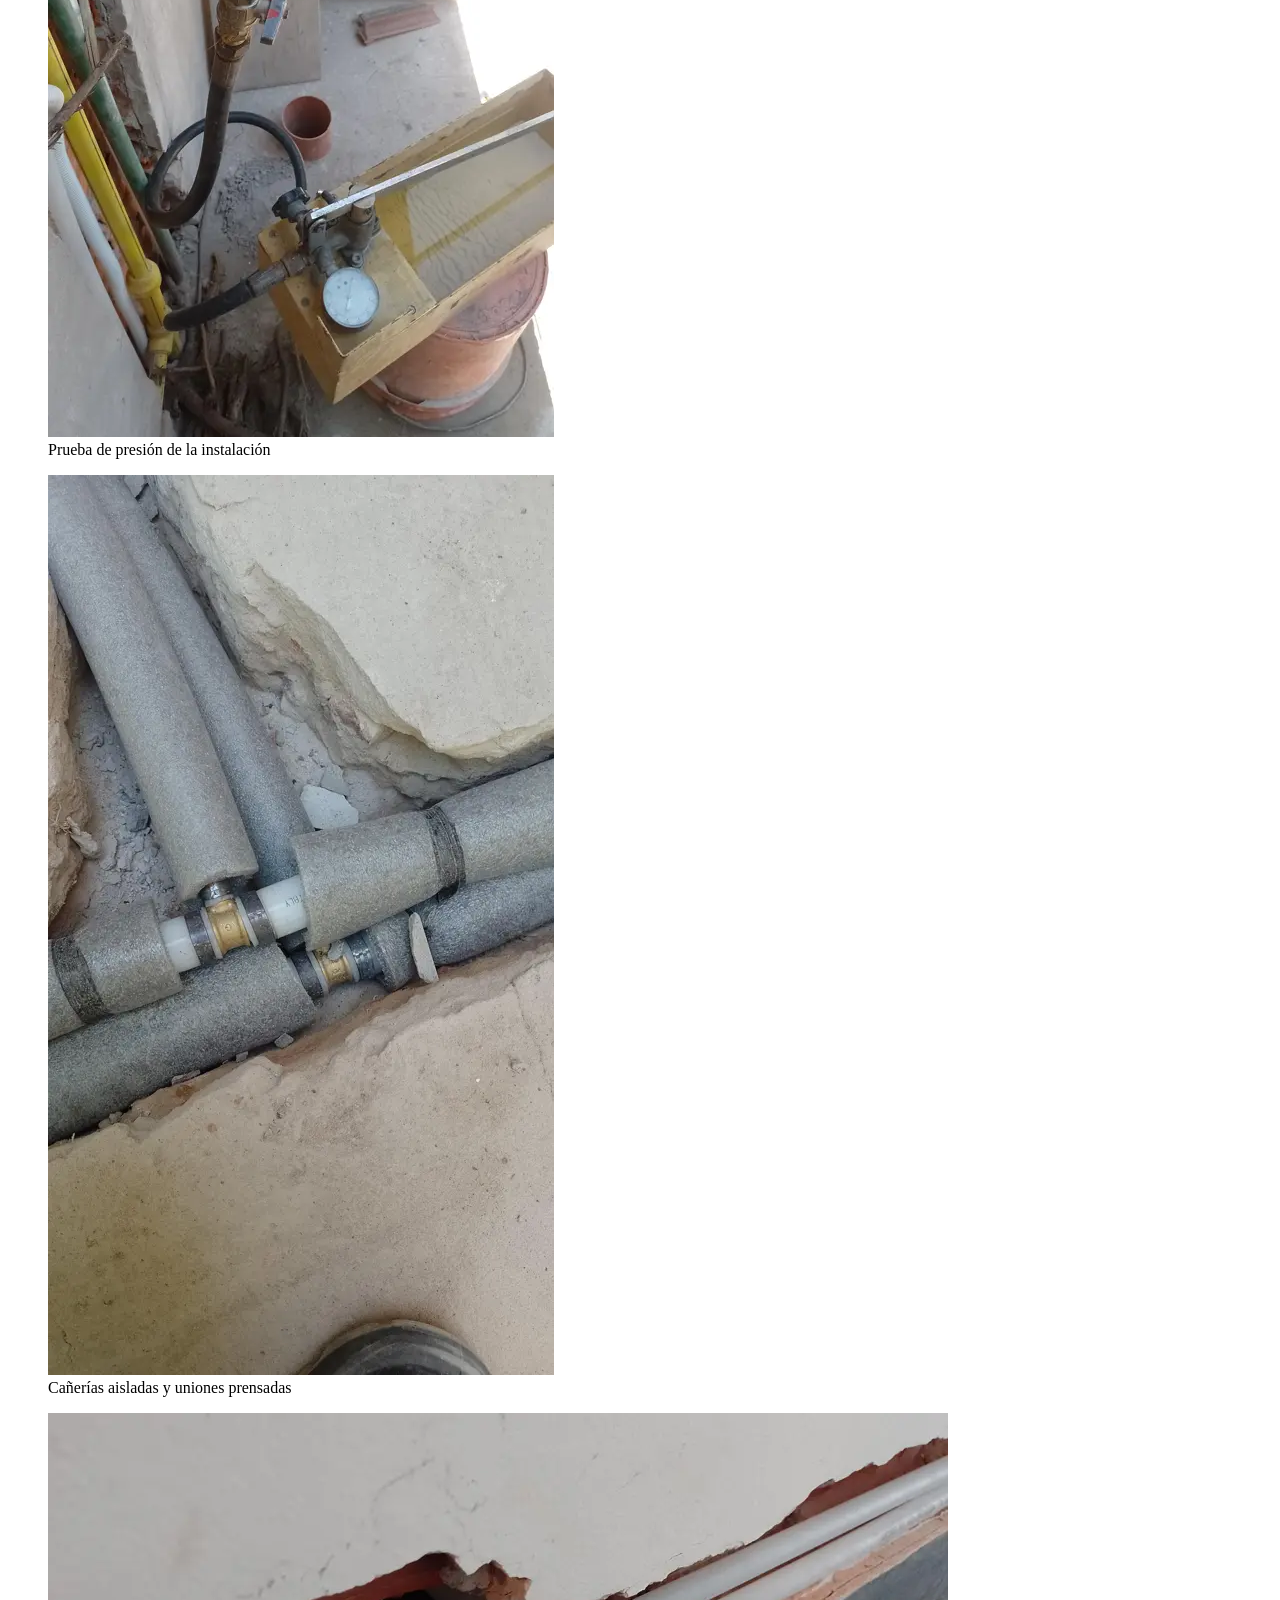
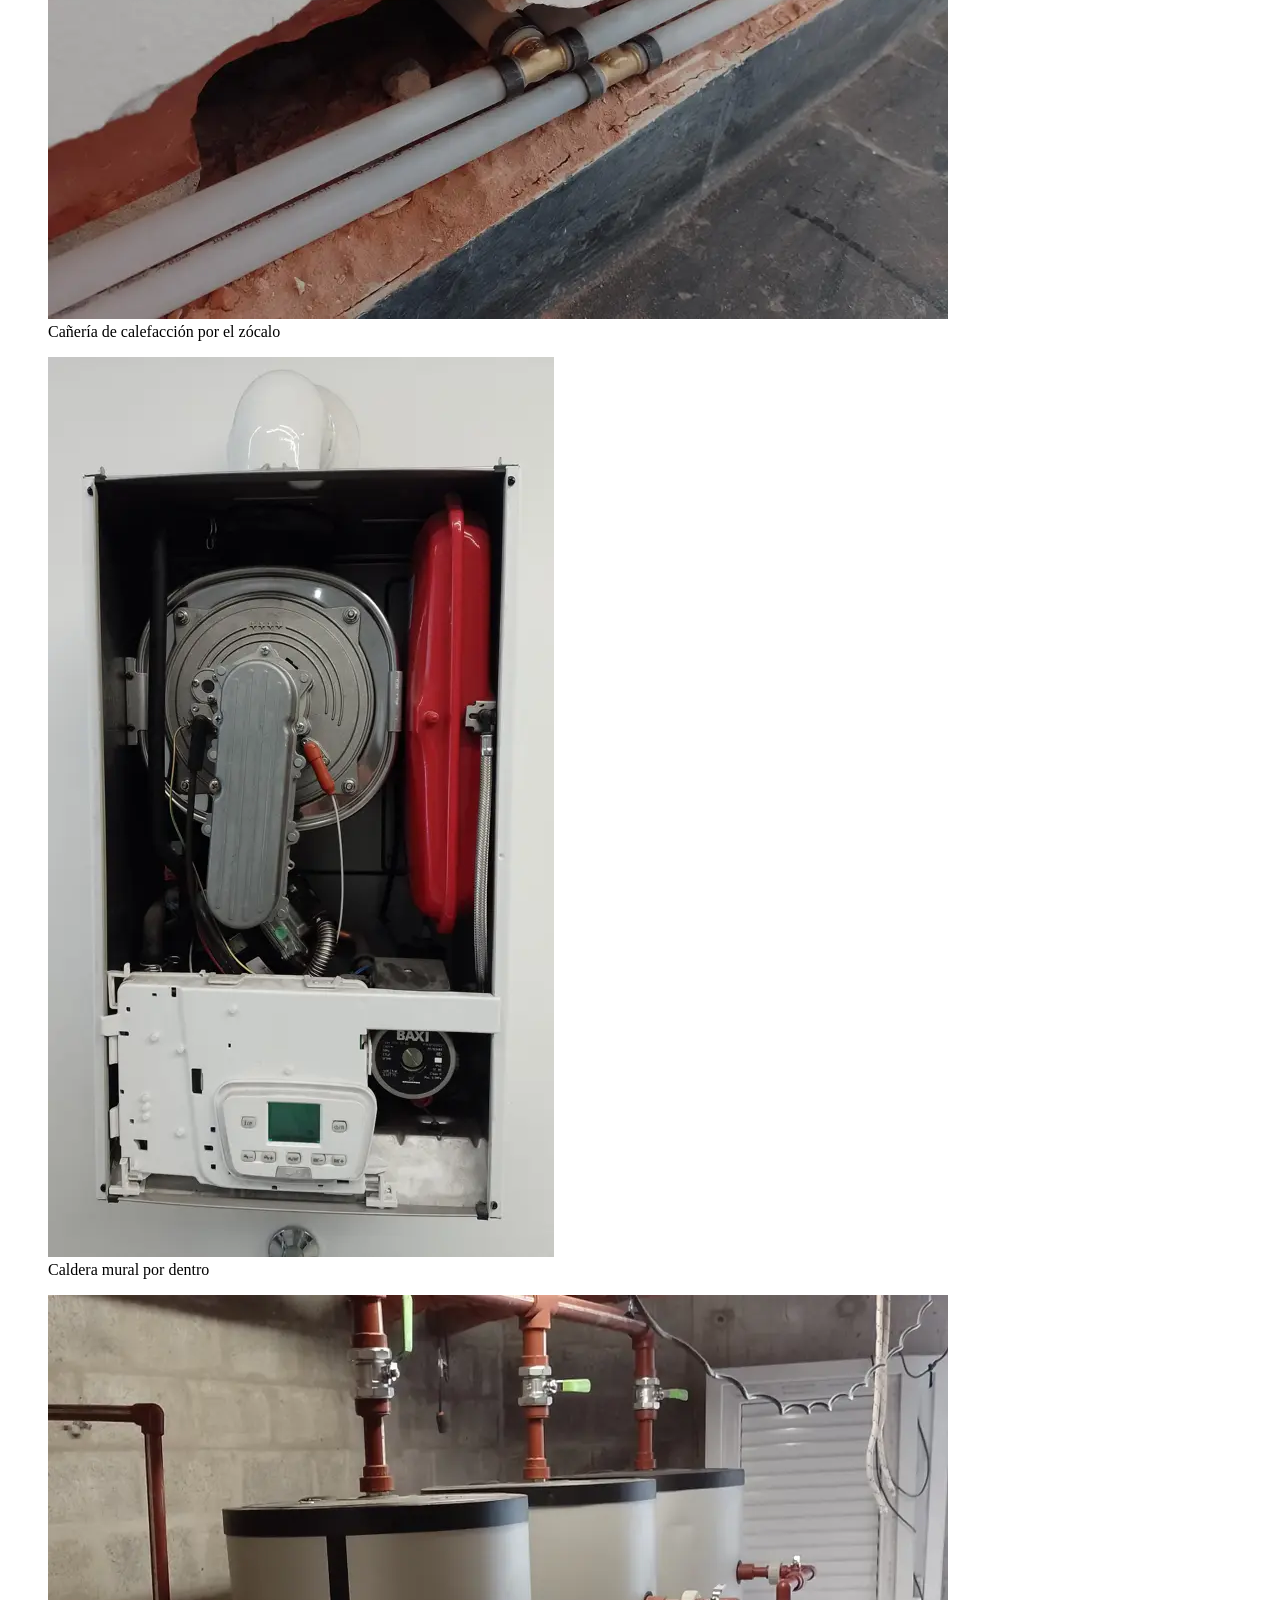
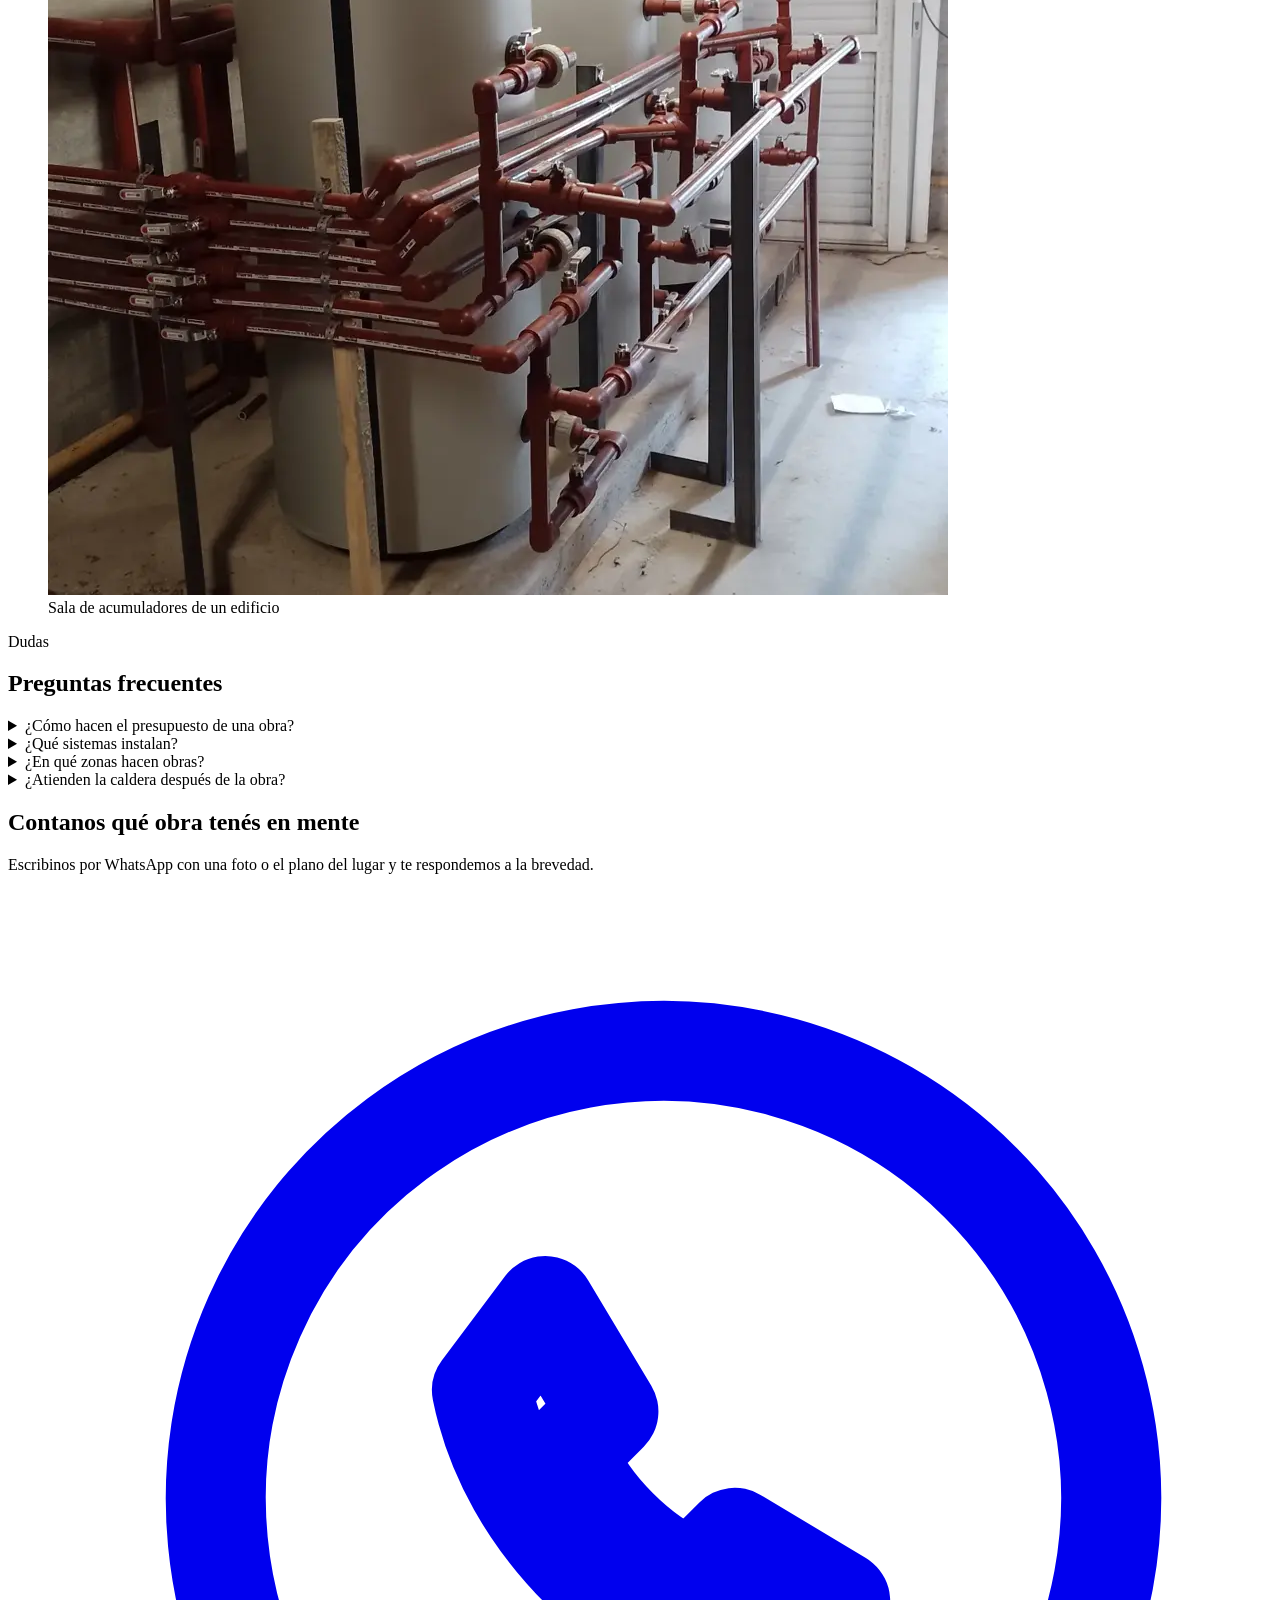
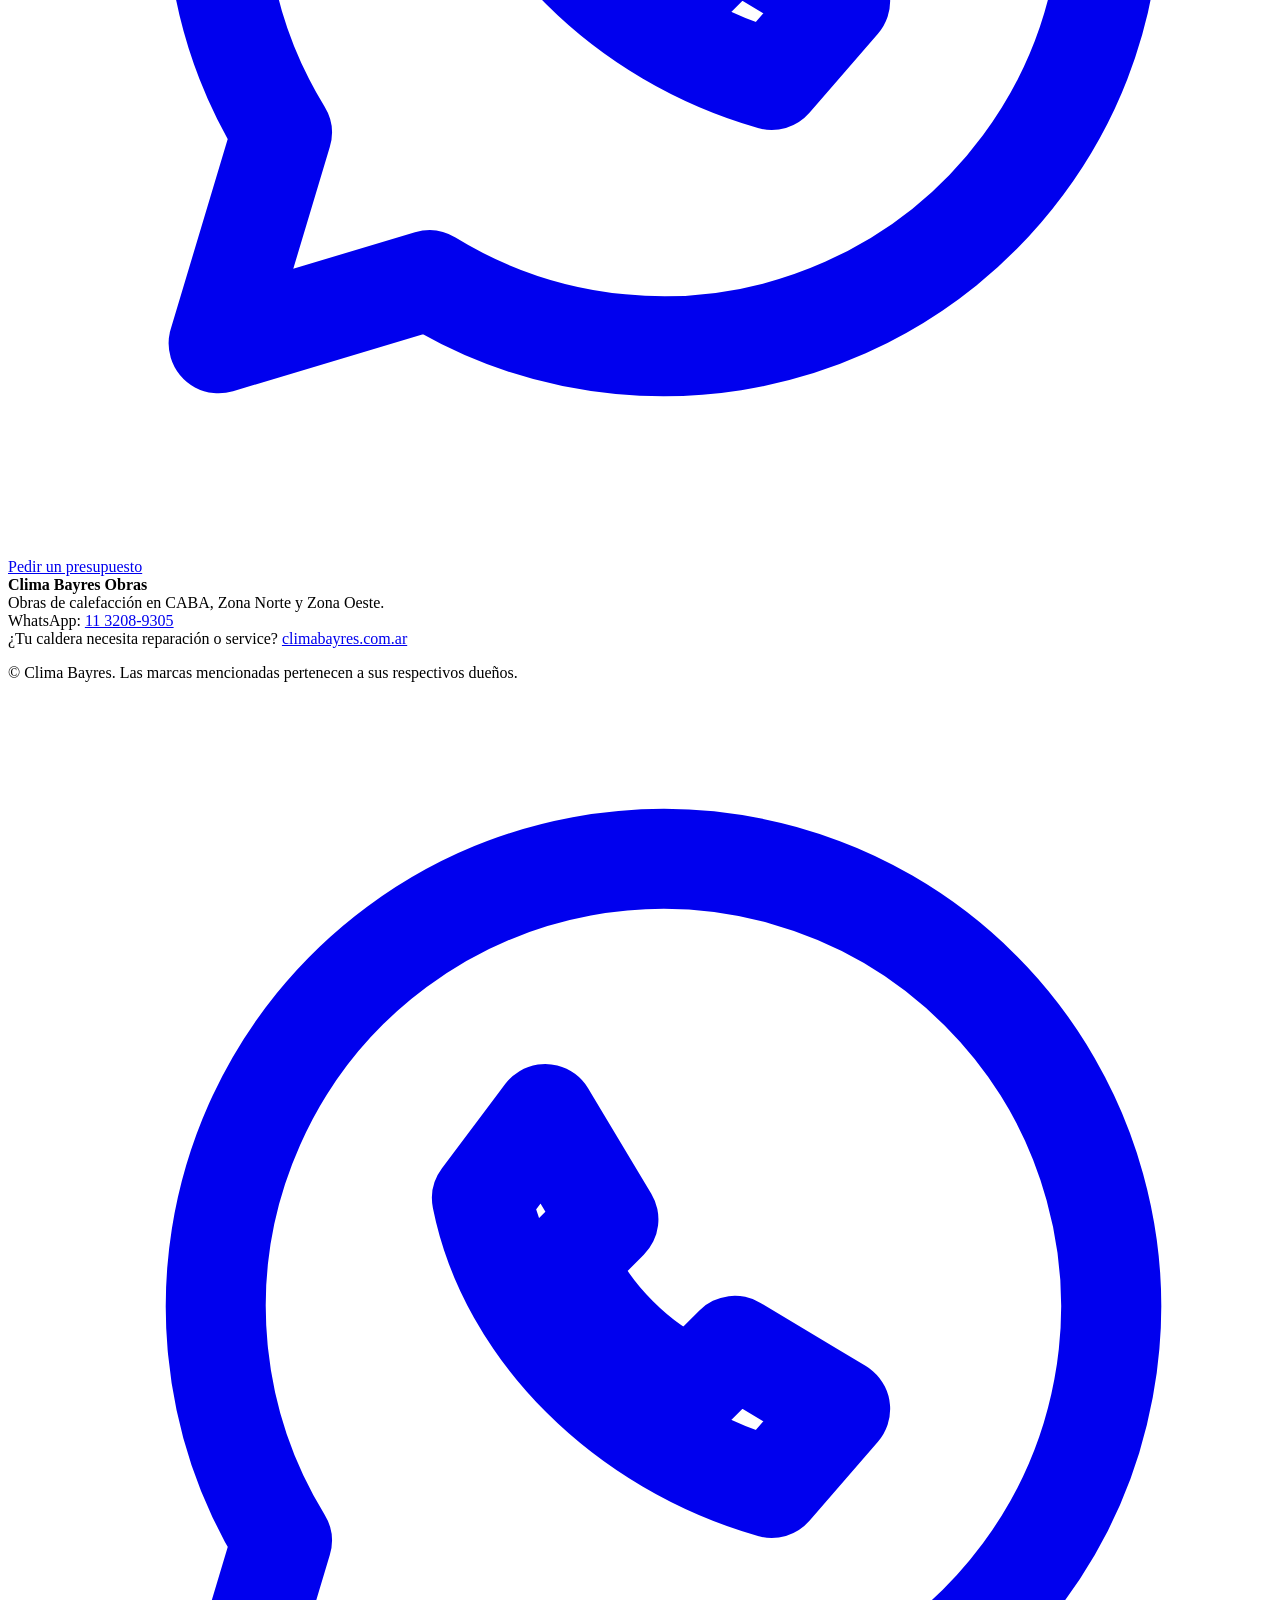
==== commit 4aa03c21: "Rename index (1).html to index.html" ====
--- a/index.html
+++ b/index.html
@@ -1,5 +1,5 @@
 <!doctype html>
-<html lang="es-AR">
+<html lang="es-AR" class="no-js">
 <head>
 <meta charset="utf-8">
 <meta name="viewport" content="width=device-width,initial-scale=1">
@@ -13,6 +13,7 @@
 <link rel="icon" href="/favicon.svg" type="image/svg+xml">
 <link rel="preconnect" href="https://fonts.googleapis.com"><link rel="preconnect" href="https://fonts.gstatic.com" crossorigin>
 <link rel="stylesheet" href="https://fonts.googleapis.com/css2?family=Barlow+Condensed:wght@600;700&family=Barlow:wght@400;500;600&display=swap">
+<script>document.documentElement.className="js"</script>
 <link rel="stylesheet" href="/style.css">
 <script type="application/ld+json">{"@context": "https://schema.org", "@type": "FAQPage", "mainEntity": [{"@type": "Question", "name": "¿Cómo hacen el presupuesto de una obra?", "acceptedAnswer": {"@type": "Answer", "text": "Coordinamos una visita, relevamos cada ambiente y calculamos las calorías que necesita. Con eso definimos radiadores, cañería y caldera, y te pasamos el presupuesto con los materiales."}}, {"@type": "Question", "name": "¿Qué sistemas instalan?", "acceptedAnswer": {"@type": "Answer", "text": "Calefacción por radiadores, piso radiante y calderas. Trabajamos con cañería de sistemas cerrados y marcas conocidas."}}, {"@type": "Question", "name": "¿En qué zonas hacen obras?", "acceptedAnswer": {"@type": "Answer", "text": "En CABA, Zona Norte y Zona Oeste del Gran Buenos Aires."}}, {"@type": "Question", "name": "¿Atienden la caldera después de la obra?", "acceptedAnswer": {"@type": "Answer", "text": "Sí. Somos servicio técnico de calderas, así que el mantenimiento y las reparaciones los hacemos nosotros."}}]}</script>
 <script type="application/ld+json">{"@context":"https://schema.org","@type":"HomeAndConstructionBusiness","name":"Clima Bayres Obras","url":"https://climabayrescalefaccion.com.ar/","telephone":"+5491132089305","areaServed":["Ciudad Autónoma de Buenos Aires","Zona Norte","Zona Oeste"],"description":"Obras de calefacción en CABA, Zona Norte y Zona Oeste: radiadores, piso radiante y calderas. Cálculo ambiente por ambiente y 26 años de experiencia."}</script>
@@ -27,12 +28,18 @@
 <section class="hero">
 <img src="/obra-acumuladores-sala-calderas.webp" alt="Sala de acumuladores de agua caliente con cañería roja termofusionada" width="900" height="900" fetchpriority="high" decoding="async">
 <div class="wrap"><div class="hero-t">
+<span class="pill"><i></i>26 años de oficio · CABA, Zona Norte y Zona Oeste</span>
 <h1>Calefacción calculada ambiente por ambiente</h1>
 <p>Instalamos radiadores, piso radiante y calderas. Medimos, calculamos las calorías de cada ambiente y te pasamos un presupuesto claro.</p>
-<a class="btn" href="https://wa.me/5491132089305?text=Hola%2C%20quiero%20presupuestar%20una%20obra%20de%20calefacci%C3%B3n." rel="noopener"><svg viewBox="0 0 24 24" fill="none" stroke="currentColor" stroke-width="1.9" stroke-linecap="round" stroke-linejoin="round" aria-hidden="true"><path d="M4 20l1.2-4A8.5 8.5 0 1 1 8 18.8z"/><path d="M9 9.5c.5 2.5 2.7 4.7 5.5 5.5l1.3-1.5-2-1.2-.8.8c-1-.4-2-1.4-2.4-2.4l.8-.8-1.2-2z"/></svg><span>Pedir un presupuesto</span></a>
-<p class="meta">26 años de oficio. CABA, Zona Norte y Zona Oeste.</p>
+<div class="acciones"><a class="btn" href="https://wa.me/5491132089305?text=Hola%2C%20quiero%20presupuestar%20una%20obra%20de%20calefacci%C3%B3n." rel="noopener"><svg viewBox="0 0 24 24" fill="none" stroke="currentColor" stroke-width="1.9" stroke-linecap="round" stroke-linejoin="round" aria-hidden="true"><path d="M4 20l1.2-4A8.5 8.5 0 1 1 8 18.8z"/><path d="M9 9.5c.5 2.5 2.7 4.7 5.5 5.5l1.3-1.5-2-1.2-.8.8c-1-.4-2-1.4-2.4-2.4l.8-.8-1.2-2z"/></svg><span>Pedir un presupuesto</span></a><a class="btn ghost" href="#obras">Ver obras</a></div>
 </div></div></section>
+<section class="cifras" aria-label="En resumen"><div class="wrap"><dl>
+<div><dt>26 años</dt><dd>de oficio en calefacción</dd></div>
+<div><dt>3 sistemas</dt><dd>radiadores, piso radiante y calderas</dd></div>
+<div><dt>CABA y GBA</dt><dd>Zona Norte y Zona Oeste</dd></div>
+</dl></div></section>
 <section id="servicios"><div class="wrap">
+<p class="et">Servicios</p>
 <h2>Qué instalamos</h2>
 <div class="serv">
 <article><img src="/obra-radiador-instalado.webp" alt="Radiador instalado con sus válvulas" width="900" height="675" loading="lazy" decoding="async"><h3>Radiadores</h3><p>Cálculo por ambiente, cañería, radiadores y toalleros.</p></article>
@@ -40,21 +47,24 @@
 <article><img src="/obra-calderas-peisa-murales.webp" alt="Dos calderas murales instaladas" width="900" height="900" loading="lazy" decoding="async"><h3>Calderas</h3><p>Instalación y reemplazo, con puesta en marcha y service.</p></article>
 </div></div></section>
 <section class="oscura" id="como"><div class="wrap">
+<p class="et">Proceso</p>
 <h2>Cómo trabajamos</h2>
 <ol class="pasos">
 <li><b>Visita y relevamiento</b><span>Vemos tu casa, medimos y charlamos qué necesitás.</span></li>
 <li><b>Cálculo y presupuesto</b><span>Calculamos las calorías de cada ambiente y armamos el listado de materiales.</span></li>
-<li><b>Instalación</b><span>Cañería, radiadores y caldera, de primeras marcas.</span></li>
-<li><b>Puesta en marcha</b><span>Probamos todo, lo dejamos funcionando y tambien realizamos el mantenimiento.</span></li>
+<li><b>Instalación</b><span>Cañería, radiadores y caldera, con prolijidad.</span></li>
+<li><b>Puesta en marcha</b><span>Probamos todo y te dejamos el servicio técnico a mano.</span></li>
 </ol>
 <div class="dif"><p><b>Cada radiador, del tamaño justo.</b> Contamos volumen, aislación, aberturas y orientación de cada ambiente.</p><p><b>Lo instala quien lo repara.</b> Somos técnicos de calderas: sabemos qué falla y cómo evitarlo.</p></div>
 </div></section>
 <section id="obras"><div class="wrap">
+<p class="et">Trabajos reales</p>
 <h2>Obras</h2>
 <p class="sub">Radiadores, piso radiante, calderas y salas de calderas en casas y edificios.</p>
-<div class="gal"><figure class="ancha"><img src="/obra-colector-cabezales.webp" alt="Colector con cabezales electrotérmicos para piso radiante" width="900" height="425" loading="lazy" decoding="async"><figcaption>Colector con cabezales electrotérmicos</figcaption></figure><figure class=""><img src="/obra-caldera-peisa-colector.webp" alt="Caldera Peisa Diva Condensación con colector de piso radiante" width="675" height="900" loading="lazy" decoding="async"><figcaption>Caldera con colector de piso radiante</figcaption></figure><figure class=""><img src="/obra-colector-valvulas.webp" alt="Colector con válvulas, flujómetros y llaves de paso" width="506" height="900" loading="lazy" decoding="async"><figcaption>Colector con flujómetros y válvulas</figcaption></figure><figure class=""><img src="/obra-prueba-de-presion.webp" alt="Manómetro durante la prueba de presión de una instalación" width="506" height="900" loading="lazy" decoding="async"><figcaption>Prueba de presión de la instalación</figcaption></figure><figure class=""><img src="/obra-canerias-aisladas.webp" alt="Cañerías aisladas con uniones prensadas" width="506" height="900" loading="lazy" decoding="async"><figcaption>Cañerías aisladas y uniones prensadas</figcaption></figure><figure class="ancha"><img src="/obra-canerias-zocalo.webp" alt="Cañería de calefacción por el zócalo con uniones" width="900" height="506" loading="lazy" decoding="async"><figcaption>Cañería de calefacción por el zócalo</figcaption></figure><figure class=""><img src="/obra-caldera-mural-interior.webp" alt="Interior de una caldera mural con tanque de expansión" width="506" height="900" loading="lazy" decoding="async"><figcaption>Caldera mural por dentro</figcaption></figure><figure class=""><img src="/obra-acumuladores-sala-calderas.webp" alt="Acumuladores de agua caliente con cañería termofusionada" width="900" height="900" loading="lazy" decoding="async"><figcaption>Sala de acumuladores de un edificio</figcaption></figure></div>
+<div class="gal"><figure class="ancha"><span class="mk"><img src="/obra-colector-cabezales.webp" alt="Colector con cabezales electrotérmicos para piso radiante" width="900" height="425" loading="lazy" decoding="async"></span><figcaption>Colector con cabezales electrotérmicos</figcaption></figure><figure class=""><span class="mk"><img src="/obra-caldera-peisa-colector.webp" alt="Caldera Peisa Diva Condensación con colector de piso radiante" width="675" height="900" loading="lazy" decoding="async"></span><figcaption>Caldera con colector de piso radiante</figcaption></figure><figure class=""><span class="mk"><img src="/obra-colector-valvulas.webp" alt="Colector con válvulas, flujómetros y llaves de paso" width="506" height="900" loading="lazy" decoding="async"></span><figcaption>Colector con flujómetros y válvulas</figcaption></figure><figure class=""><span class="mk"><img src="/obra-prueba-de-presion.webp" alt="Manómetro durante la prueba de presión de una instalación" width="506" height="900" loading="lazy" decoding="async"></span><figcaption>Prueba de presión de la instalación</figcaption></figure><figure class=""><span class="mk"><img src="/obra-canerias-aisladas.webp" alt="Cañerías aisladas con uniones prensadas" width="506" height="900" loading="lazy" decoding="async"></span><figcaption>Cañerías aisladas y uniones prensadas</figcaption></figure><figure class="ancha"><span class="mk"><img src="/obra-canerias-zocalo.webp" alt="Cañería de calefacción por el zócalo con uniones" width="900" height="506" loading="lazy" decoding="async"></span><figcaption>Cañería de calefacción por el zócalo</figcaption></figure><figure class=""><span class="mk"><img src="/obra-caldera-mural-interior.webp" alt="Interior de una caldera mural con tanque de expansión" width="506" height="900" loading="lazy" decoding="async"></span><figcaption>Caldera mural por dentro</figcaption></figure><figure class=""><span class="mk"><img src="/obra-acumuladores-sala-calderas.webp" alt="Acumuladores de agua caliente con cañería termofusionada" width="900" height="900" loading="lazy" decoding="async"></span><figcaption>Sala de acumuladores de un edificio</figcaption></figure></div>
 </div></section>
 <section class="alt" id="faq"><div class="wrap">
+<p class="et">Dudas</p>
 <h2>Preguntas frecuentes</h2>
 <div class="faq"><details><summary>¿Cómo hacen el presupuesto de una obra?</summary><p>Coordinamos una visita, relevamos cada ambiente y calculamos las calorías que necesita. Con eso definimos radiadores, cañería y caldera, y te pasamos el presupuesto con los materiales.</p></details><details><summary>¿Qué sistemas instalan?</summary><p>Calefacción por radiadores, piso radiante y calderas. Trabajamos con cañería de sistemas cerrados y marcas conocidas.</p></details><details><summary>¿En qué zonas hacen obras?</summary><p>En CABA, Zona Norte y Zona Oeste del Gran Buenos Aires.</p></details><details><summary>¿Atienden la caldera después de la obra?</summary><p>Sí. Somos servicio técnico de calderas, así que el mantenimiento y las reparaciones los hacemos nosotros.</p></details></div>
 </div></section>
@@ -67,4 +77,20 @@
 <footer><div class="wrap"><b>Clima Bayres Obras</b><br>Obras de calefacción en CABA, Zona Norte y Zona Oeste.<br>WhatsApp: <a href="https://wa.me/5491132089305?text=Hola%2C%20quiero%20presupuestar%20una%20obra%20de%20calefacci%C3%B3n.">11 3208-9305</a><br>¿Tu caldera necesita reparación o service? <a href="https://climabayres.com.ar">climabayres.com.ar</a><p>© Clima Bayres. Las marcas mencionadas pertenecen a sus respectivos dueños.</p></div></footer>
 <a class="flota" href="https://wa.me/5491132089305?text=Hola%2C%20quiero%20presupuestar%20una%20obra%20de%20calefacci%C3%B3n." rel="noopener" aria-label="Escribir por WhatsApp"><svg viewBox="0 0 24 24" fill="none" stroke="currentColor" stroke-width="1.9" stroke-linecap="round" stroke-linejoin="round" aria-hidden="true"><path d="M4 20l1.2-4A8.5 8.5 0 1 1 8 18.8z"/><path d="M9 9.5c.5 2.5 2.7 4.7 5.5 5.5l1.3-1.5-2-1.2-.8.8c-1-.4-2-1.4-2.4-2.4l.8-.8-1.2-2z"/></svg></a>
 <script>document.addEventListener('click',function(ev){var a=ev.target.closest&&ev.target.closest('a[href*="wa.me"]');if(a&&window.gtag){gtag('event','conversion',{'send_to':'AW-18534085732/YnHOCNqB1agdEOTo3oVF','value':1.0,'currency':'ARS','transport_type':'beacon'});}});</script>
+<script>
+(function(){if(!matchMedia('(hover:hover) and (pointer:fine)').matches)return;
+document.querySelectorAll('.serv article').forEach(function(a){a.addEventListener('pointermove',function(e){var r=a.getBoundingClientRect();a.style.setProperty('--x',(e.clientX-r.left)+'px');a.style.setProperty('--y',(e.clientY-r.top)+'px');});});})();
+</script>
+<script>
+(function(){
+var els=document.querySelectorAll('.cifras dl>div,.serv article,.pasos li,.dif p,.gal,.faq,.cta .wrap');
+if(!('IntersectionObserver' in window)||matchMedia('(prefers-reduced-motion: reduce)').matches){els.forEach(function(e){e.classList.add('ve')});return;}
+var io=new IntersectionObserver(function(es){
+ es.forEach(function(en){if(!en.isIntersecting)return;
+  var e=en.target,sib=Array.prototype.slice.call(e.parentNode.children),i=Math.max(0,sib.indexOf(e))%4;
+  e.style.transitionDelay=(i*60)+'ms';e.classList.add('ve');io.unobserve(e);});
+},{rootMargin:'0px 0px -6% 0px',threshold:.06});
+els.forEach(function(e){e.classList.add('rv');io.observe(e)});
+})();
+</script>
 </body></html>
